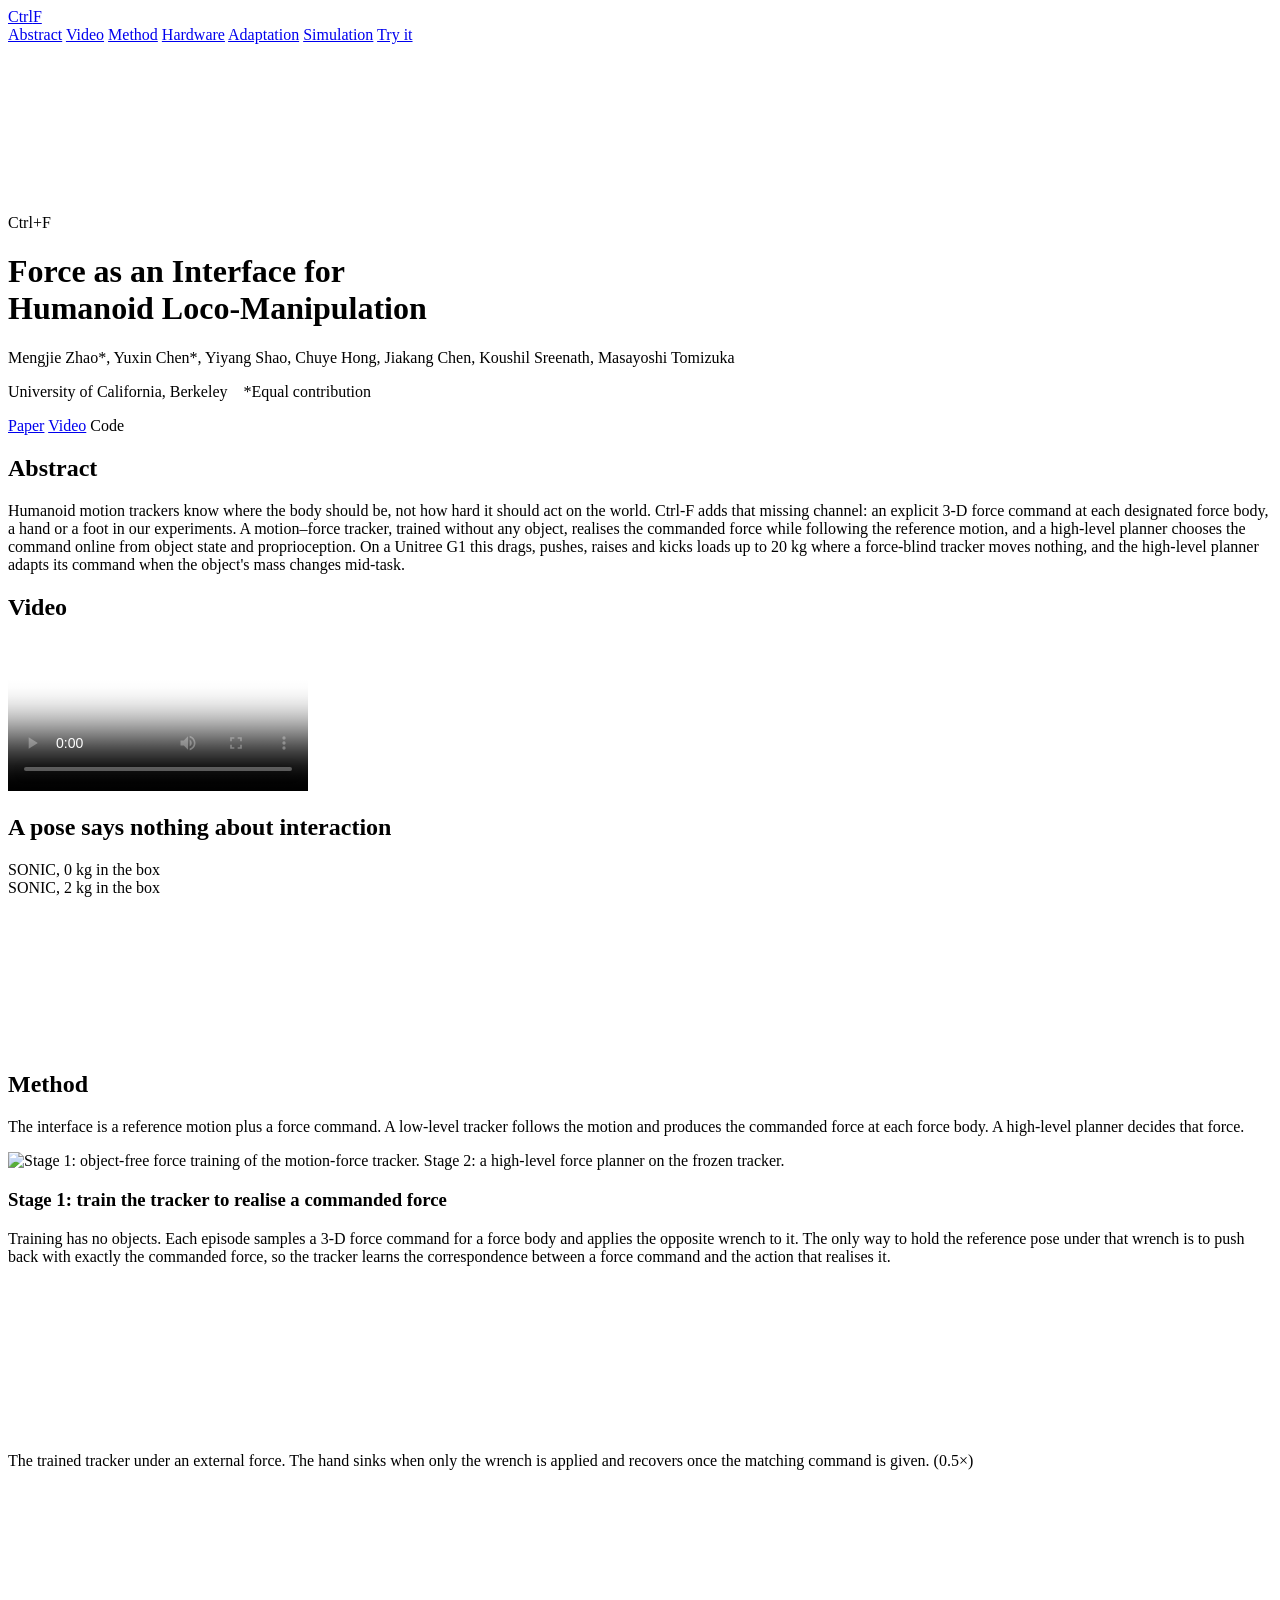
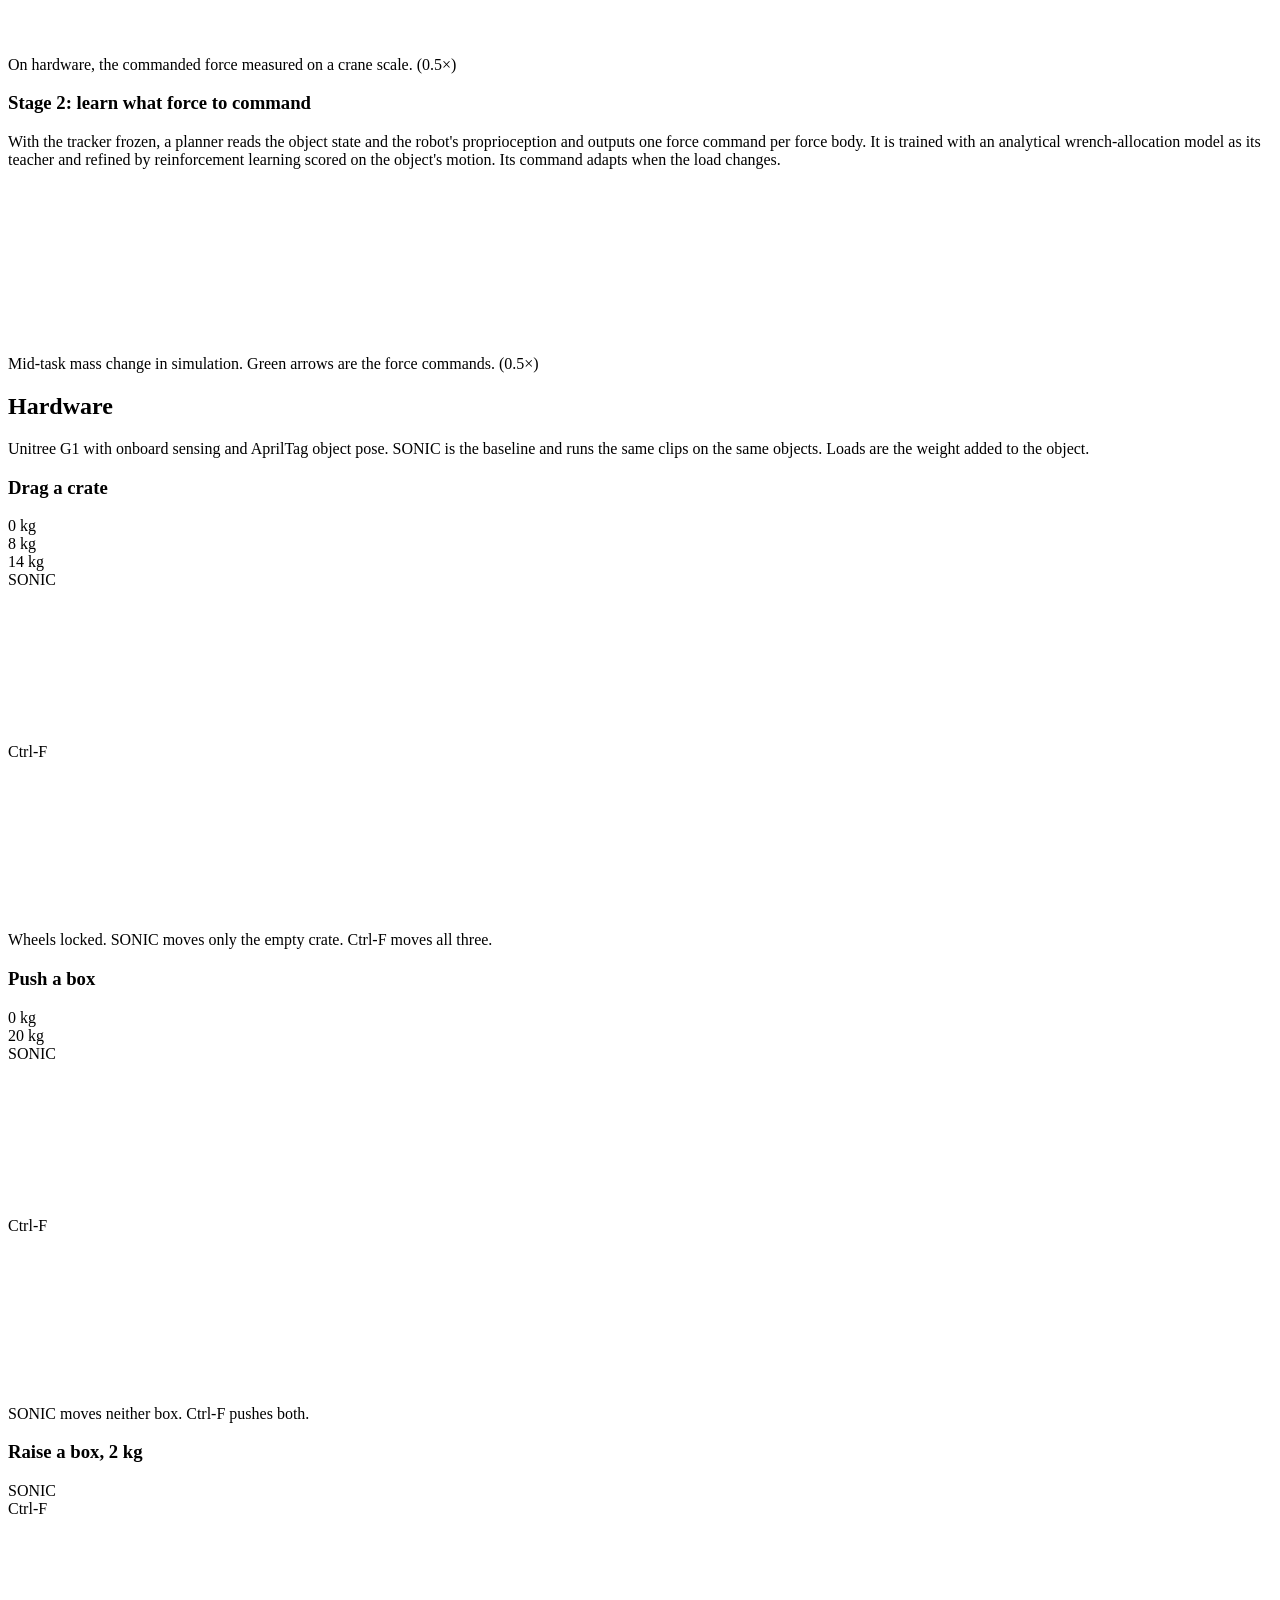
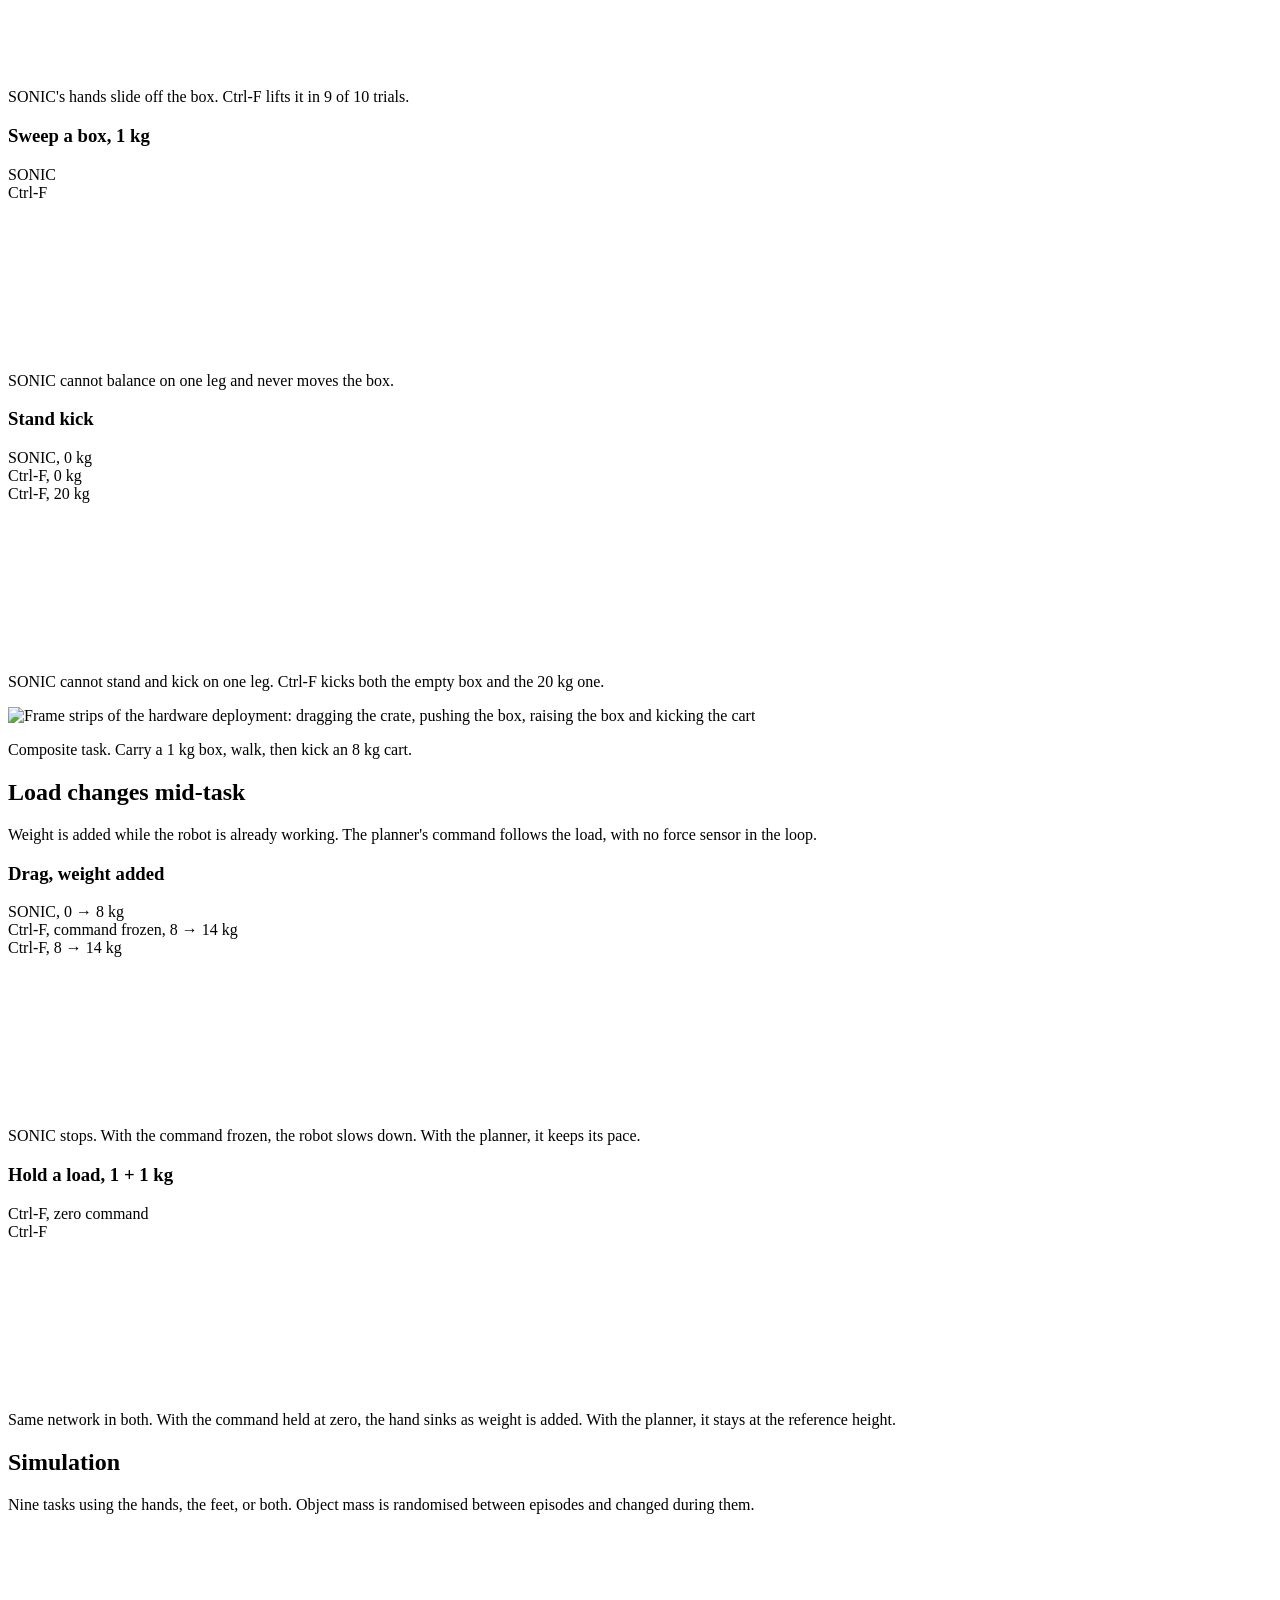
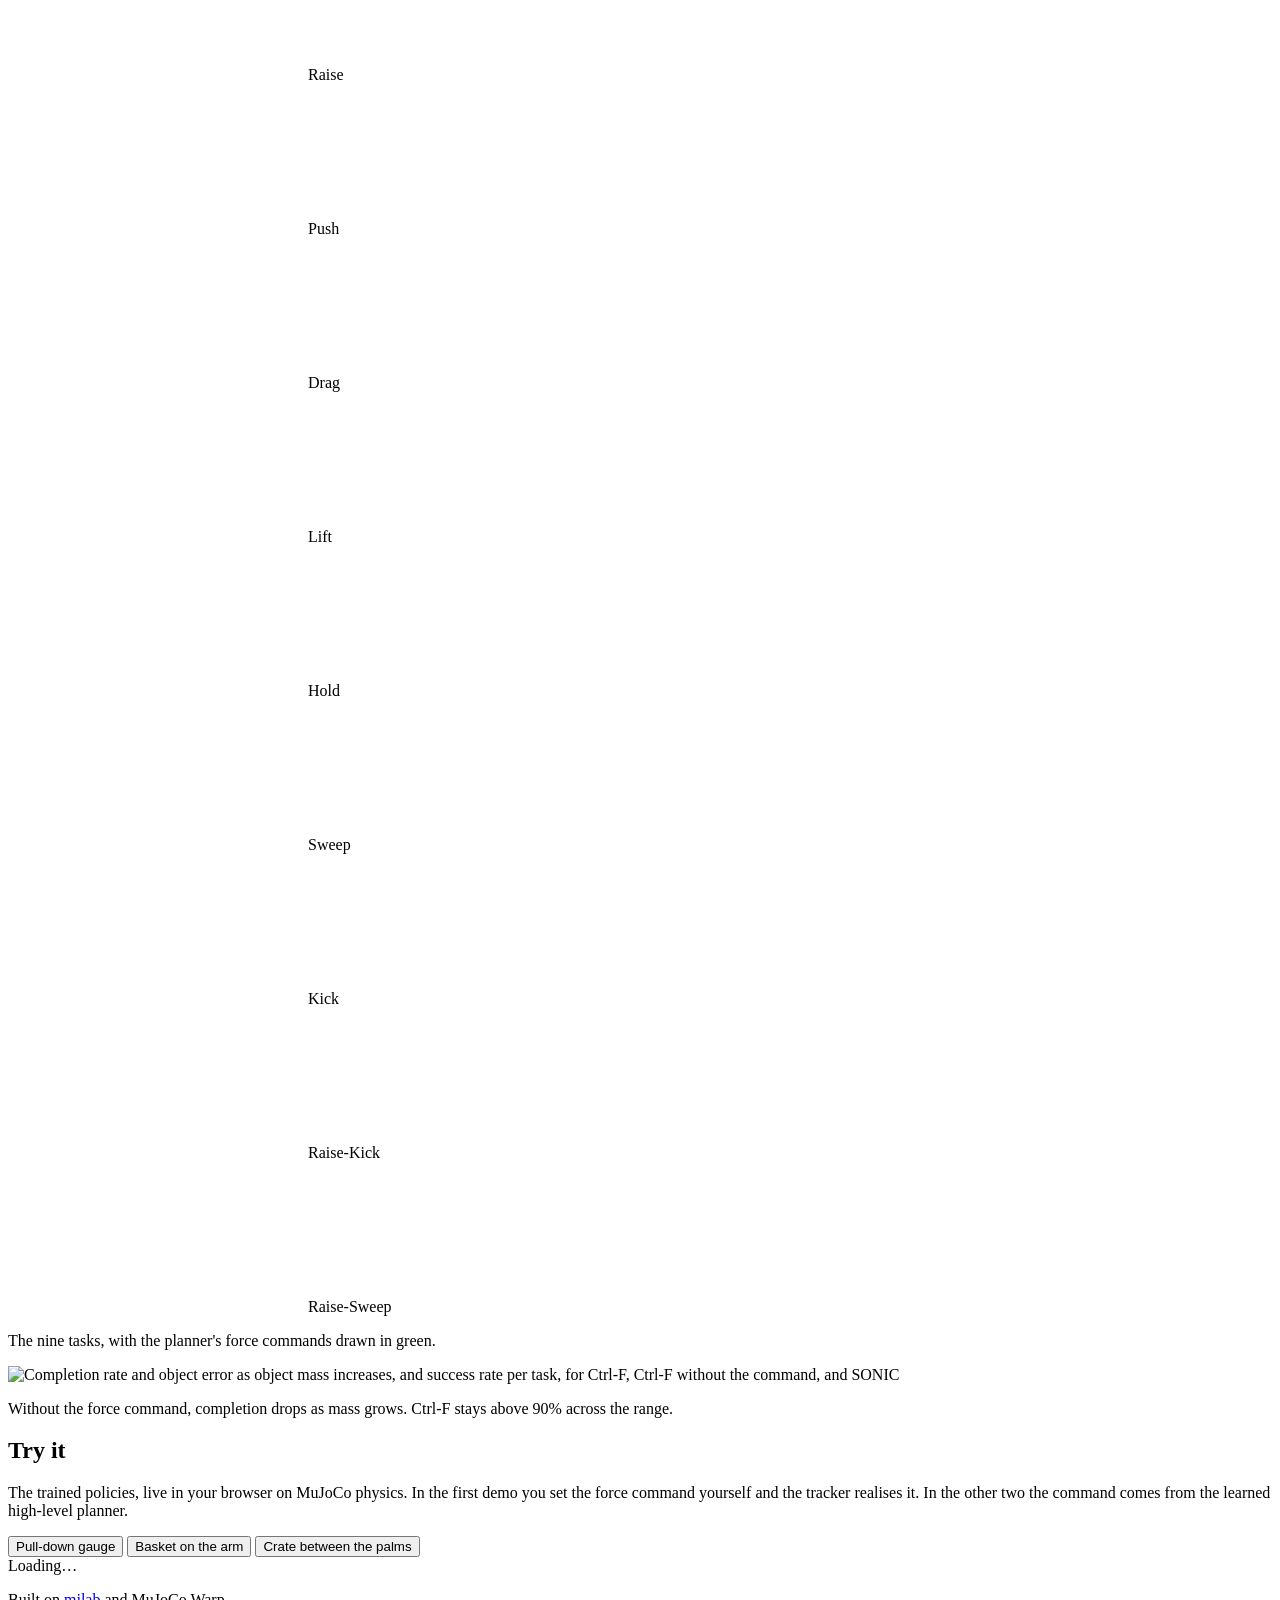
==== night.html @ 843e6ba9 "Video section plays the new web film; add the narration recordings The film (177 s, 1080p, 33 MB) re" ====
<!doctype html>
<html lang="en">
<head>
<meta charset="utf-8">
<meta name="viewport" content="width=device-width, initial-scale=1">
<title>Ctrl-F: Force as an Interface for Humanoid Loco-Manipulation</title>
<meta name="description" content="Ctrl-F augments humanoid motion tracking with an explicit force command: a 3-D force at each hand or foot, chosen online from object state.">
<link rel="preconnect" href="https://fonts.googleapis.com">
<link rel="preconnect" href="https://fonts.gstatic.com" crossorigin>
<link href="https://fonts.googleapis.com/css2?family=Inter+Tight:wght@600;700&family=Inter:wght@400;500;600&display=swap" rel="stylesheet">
<meta name="robots" content="noindex">
<link rel="stylesheet" href="styles.css?v=41">
<link rel="stylesheet" href="styles-night.css?v=2">
</head>
<body>

<nav class="nav" aria-label="Sections">
  <a class="nav-brand" href="#top" aria-label="Ctrl-F"><span class="key key-sm">Ctrl</span><span class="key key-sm">F</span></a>
  <div class="nav-links">
    <a href="#abstract">Abstract</a>
    <a href="#video">Video</a>
    <a href="#method">Method</a>
    <a href="#hardware">Hardware</a>
    <a href="#adapt">Adaptation</a>
    <a href="#sim">Simulation</a>
    <a href="#demo">Try it</a>
  </div>
</nav>

<main id="top">

<header class="hero">
  <div class="hero-media">
  <video class="hero-video" autoplay muted loop playsinline poster="assets/posters/teaser.jpg" data-hero>
    <source src="assets/clips/teaser.mp4" type="video/mp4">
  </video>
  <div class="hero-shade"></div>
  </div>
  <div class="wrap hero-inner">
    <p class="wordmark" aria-label="Ctrl-F"><span class="key"><span class="cap">Ctrl</span></span><span class="plus">+</span><span class="key"><span class="cap">F</span></span></p>
    <h1 class="title">Force as an Interface for<br> Humanoid Loco-Manipulation</h1>
    <p class="authors"><span>Mengjie Zhao*</span>, <span>Yuxin Chen*</span>, <span>Yiyang Shao</span>, <span>Chuye Hong</span>, <span>Jiakang Chen</span>, <span>Koushil Sreenath</span>, <span>Masayoshi Tomizuka</span></p>
    <p class="affil">University of California, Berkeley&emsp;<span>*Equal contribution</span></p>
    <p class="links">
      <a class="pill solid lg" href="assets/ctrlf_icra_draft.pdf">Paper</a>
      <a class="pill out lg" href="#video">Video</a>
      <span class="pill out lg">Code</span>
    </p>
  </div>
</header>

<section id="abstract" class="sec">
  <div class="wrap-copy head">
    <h2 class="hx">Abstract</h2>
    <p class="lede big">Humanoid motion trackers know where the body should be, not how hard it should act on the world. Ctrl-F adds that missing channel: an explicit 3-D force command at each designated force body, a hand or a foot in our experiments. A motion&ndash;force tracker, trained without any object, realises the commanded force while following the reference motion, and a high-level planner chooses the command online from object state and proprioception. On a Unitree G1 this drags, pushes, raises and kicks loads up to 20 kg where a force-blind tracker moves nothing, and the high-level planner adapts its command when the object's mass changes mid-task.</p>
  </div>
</section>

<section id="video" class="sec band">
  <div class="wrap-copy head">
    <h2 class="hx">Video</h2>
  </div>
  <div class="wrap-mid">
    <video class="card" controls playsinline preload="metadata" poster="assets/posters/teaser.jpg">
      <source src="assets/video/ctrlf_web_film_1080p.mp4" type="video/mp4">
    </video>
  </div>
</section>

<section id="problem" class="sec">
  <div class="wrap-copy head">
    <h2 class="hx">A pose says nothing about interaction</h2>
  </div>
  <div class="wrap-mid">
    <div class="grid grid-2 portrait">
      <div class="hdr">SONIC, 0 kg in the box</div>
      <div class="hdr">SONIC, 2 kg in the box</div>
      <video muted loop playsinline preload="none" poster="assets/posters/bg_sonic_raise_0kg.jpg" data-lazy><source src="assets/clips/bg_sonic_raise_0kg.mp4" type="video/mp4"></video>
      <video muted loop playsinline preload="none" poster="assets/posters/bg_sonic_raise_2kg.jpg" data-lazy><source src="assets/clips/bg_sonic_raise_2kg.mp4" type="video/mp4"></video>
    </div>
  </div>
</section>

<section id="method" class="sec band">
  <div class="wrap-copy head">
    <h2 class="hx">Method</h2>
    <p class="lede">The interface is a reference motion plus a force command. A low-level tracker follows the motion and produces the commanded force at each force body. A high-level planner decides that force.</p>
  </div>
  <div class="wrap-mid method-pin">
    <div class="pin">
      <div class="card white pad fig-stages"><img src="assets/fig/fig_method_dark.png" alt="Stage 1: object-free force training of the motion-force tracker. Stage 2: a high-level force planner on the frozen tracker." loading="lazy"><i class="veil v1"></i><i class="veil v2"></i></div>
    </div>
    <div class="steps">
      <div class="step" data-step="1">
        <h3 class="hl-head">Stage 1: train the tracker to realise a commanded force</h3>
        <p class="lede">Training has no objects. Each episode samples a 3-D force command for a force body and applies the opposite wrench to it. The only way to hold the reference pose under that wrench is to push back with exactly the commanded force, so the tracker learns the correspondence between a force command and the action that realises it.</p>
    <div class="grid grid-2 stage-media">
      <div>
        <video muted loop playsinline preload="none" poster="assets/posters/sup_mech.jpg" data-lazy><source src="assets/clips/sup_mech.mp4" type="video/mp4"></video>
        <p class="figcap">The trained tracker under an external force. The hand sinks when only the wrench is applied and recovers once the matching command is given. (0.5&times;)</p>
      </div>
      <div>
        <video muted loop playsinline preload="none" poster="assets/posters/sup_gauge.jpg" data-lazy><source src="assets/clips/sup_gauge.mp4" type="video/mp4"></video>
        <p class="figcap">On hardware, the commanded force measured on a crane scale. (0.5&times;)</p>
      </div>
    </div>
      </div>
      <div class="step" data-step="2">
        <h3 class="hl-head">Stage 2: learn what force to command</h3>
        <p class="lede">With the tracker frozen, a planner reads the object state and the robot's proprioception and outputs one force command per force body. It is trained with an analytical wrench-allocation model as its teacher and refined by reinforcement learning scored on the object's motion. Its command adapts when the load changes.</p>
    <video class="card" muted loop playsinline preload="none" poster="assets/posters/sim_mass_step.jpg" data-lazy><source src="assets/clips/sim_mass_step.mp4" type="video/mp4"></video>
    <p class="figcap">Mid-task mass change in simulation. Green arrows are the force commands. (0.5&times;)</p>
      </div>
    </div>
  </div>
</section>

<section id="hardware" class="sec">
  <div class="wrap-copy head">
    <h2 class="hx">Hardware</h2>
    <p class="lede">Unitree G1 with onboard sensing and AprilTag object pose. SONIC is the baseline and runs the same clips on the same objects. Loads are the weight added to the object.</p>
  </div>

  <div class="wrap-mid block">
    <h3 class="hl-sub">Drag a crate</h3>
    <div class="grid grid-3 labeled">
      <div></div><div class="hdr">0 kg</div><div class="hdr">8 kg</div><div class="hdr">14 kg</div>
      <div class="row">SONIC</div>
      <video muted loop playsinline preload="none" poster="assets/posters/drag_sonic_0.jpg" data-lazy><source src="assets/clips/drag_sonic_0.mp4" type="video/mp4"></video>
      <video muted loop playsinline preload="none" poster="assets/posters/drag_sonic_8.jpg" data-lazy><source src="assets/clips/drag_sonic_8.mp4" type="video/mp4"></video>
      <video muted loop playsinline preload="none" poster="assets/posters/drag_sonic_14.jpg" data-lazy><source src="assets/clips/drag_sonic_14.mp4" type="video/mp4"></video>
      <div class="row">Ctrl-F</div>
      <video muted loop playsinline preload="none" poster="assets/posters/drag_ours_0.jpg" data-lazy><source src="assets/clips/drag_ours_0.mp4" type="video/mp4"></video>
      <video muted loop playsinline preload="none" poster="assets/posters/drag_ours_8.jpg" data-lazy><source src="assets/clips/drag_ours_8.mp4" type="video/mp4"></video>
      <video muted loop playsinline preload="none" poster="assets/posters/drag_ours_14.jpg" data-lazy><source src="assets/clips/drag_ours_14.mp4" type="video/mp4"></video>
    </div>
    <p class="figcap center">Wheels locked. SONIC moves only the empty crate. Ctrl-F moves all three.</p>
  </div>

  <div class="wrap-mid block">
    <h3 class="hl-sub">Push a box</h3>
    <div class="grid grid-2 labeled">
      <div></div><div class="hdr">0 kg</div><div class="hdr">20 kg</div>
      <div class="row">SONIC</div>
      <video muted loop playsinline preload="none" poster="assets/posters/push_sonic_0.jpg" data-lazy><source src="assets/clips/push_sonic_0.mp4" type="video/mp4"></video>
      <video muted loop playsinline preload="none" poster="assets/posters/push_sonic_20.jpg" data-lazy><source src="assets/clips/push_sonic_20.mp4" type="video/mp4"></video>
      <div class="row">Ctrl-F</div>
      <video muted loop playsinline preload="none" poster="assets/posters/push_ours_0.jpg" data-lazy><source src="assets/clips/push_ours_0.mp4" type="video/mp4"></video>
      <video muted loop playsinline preload="none" poster="assets/posters/push_ours_20.jpg" data-lazy><source src="assets/clips/push_ours_20.mp4" type="video/mp4"></video>
    </div>
    <p class="figcap center">SONIC moves neither box. Ctrl-F pushes both.</p>
  </div>

  <div class="wrap-mid block">
    <div class="grid grid-2 gap-wide">
      <div>
        <h3 class="hl-sub">Raise a box, 2 kg</h3>
        <div class="grid grid-2 portrait">
          <div class="hdr">SONIC</div><div class="hdr">Ctrl-F</div>
          <video muted loop playsinline preload="none" poster="assets/posters/raise_sonic_2kg.jpg" data-lazy><source src="assets/clips/raise_sonic_2kg.mp4" type="video/mp4"></video>
          <video muted loop playsinline preload="none" poster="assets/posters/raise_ours_2kg.jpg" data-lazy><source src="assets/clips/raise_ours_2kg.mp4" type="video/mp4"></video>
        </div>
        <p class="figcap">SONIC's hands slide off the box. Ctrl-F lifts it in 9 of 10 trials.</p>
      </div>
      <div>
        <h3 class="hl-sub">Sweep a box, 1 kg</h3>
        <div class="grid grid-2 portrait">
          <div class="hdr">SONIC</div><div class="hdr">Ctrl-F</div>
          <video muted loop playsinline preload="none" poster="assets/posters/sweep_sonic.jpg" data-lazy><source src="assets/clips/sweep_sonic.mp4" type="video/mp4"></video>
          <video muted loop playsinline preload="none" poster="assets/posters/sweep_ours.jpg" data-lazy><source src="assets/clips/sweep_ours.mp4" type="video/mp4"></video>
        </div>
        <p class="figcap">SONIC cannot balance on one leg and never moves the box.</p>
      </div>
    </div>
  </div>

  <div class="wrap-mid block">
    <h3 class="hl-sub">Stand kick</h3>
    <div class="grid grid-3 portrait">
      <div class="hdr">SONIC, 0 kg</div><div class="hdr">Ctrl-F, 0 kg</div><div class="hdr">Ctrl-F, 20 kg</div>
      <video muted loop playsinline preload="none" poster="assets/posters/kick_sonic_0.jpg" data-lazy><source src="assets/clips/kick_sonic_0.mp4" type="video/mp4"></video>
      <video muted loop playsinline preload="none" poster="assets/posters/kick_ours_0.jpg" data-lazy><source src="assets/clips/kick_ours_0.mp4" type="video/mp4"></video>
      <video muted loop playsinline preload="none" poster="assets/posters/kick_ours_20.jpg" data-lazy><source src="assets/clips/kick_ours_20.mp4" type="video/mp4"></video>
    </div>
    <p class="figcap center">SONIC cannot stand and kick on one leg. Ctrl-F kicks both the empty box and the 20 kg one.</p>
  </div>

  <div class="wrap-mid block">
    <img class="card" src="assets/fig/fig_real_tasks.jpg" alt="Frame strips of the hardware deployment: dragging the crate, pushing the box, raising the box and kicking the cart" loading="lazy">
    <p class="figcap center">Composite task. Carry a 1 kg box, walk, then kick an 8 kg cart.</p>
  </div>
</section>

<section id="adapt" class="sec band">
  <div class="wrap-copy head">
    <h2 class="hx">Load changes mid-task</h2>
    <p class="lede">Weight is added while the robot is already working. The planner's command follows the load, with no force sensor in the loop.</p>
  </div>

  <div class="wrap-mid block">
    <h3 class="hl-sub">Drag, weight added</h3>
    <div class="grid grid-3">
      <div class="hdr">SONIC, 0 &rarr; 8 kg</div><div class="hdr">Ctrl-F, command frozen, 8 &rarr; 14 kg</div><div class="hdr">Ctrl-F, 8 &rarr; 14 kg</div>
      <video muted loop playsinline preload="none" poster="assets/posters/adp_drag_sonic.jpg" data-lazy><source src="assets/clips/adp_drag_sonic.mp4" type="video/mp4"></video>
      <video muted loop playsinline preload="none" poster="assets/posters/adp_drag_fixhl.jpg" data-lazy><source src="assets/clips/adp_drag_fixhl.mp4" type="video/mp4"></video>
      <video muted loop playsinline preload="none" poster="assets/posters/adp_drag_ours.jpg" data-lazy><source src="assets/clips/adp_drag_ours.mp4" type="video/mp4"></video>
    </div>
    <p class="figcap center">SONIC stops. With the command frozen, the robot slows down. With the planner, it keeps its pace.</p>
  </div>

  <div class="wrap-mid block">
    <h3 class="hl-sub">Hold a load, 1 + 1 kg</h3>
    <div class="grid grid-2">
      <div class="hdr">Ctrl-F, zero command</div><div class="hdr">Ctrl-F</div>
      <video muted loop playsinline preload="none" poster="assets/posters/adp_rope_0cmd.jpg" data-lazy><source src="assets/clips/adp_rope_0cmd.mp4" type="video/mp4"></video>
      <video muted loop playsinline preload="none" poster="assets/posters/adp_rope_ours.jpg" data-lazy><source src="assets/clips/adp_rope_ours.mp4" type="video/mp4"></video>
    </div>
    <p class="figcap center">Same network in both. With the command held at zero, the hand sinks as weight is added. With the planner, it stays at the reference height.</p>
  </div>
</section>

<section id="sim" class="sec">
  <div class="wrap-copy head">
    <h2 class="hx">Simulation</h2>
    <p class="lede">Nine tasks using the hands, the feet, or both. Object mass is randomised between episodes and changed during them.</p>
  </div>
  <div class="wrap-mid">
    <div class="tiles">
      <div class="tile"><video muted loop playsinline preload="none" poster="assets/posters/task_raise.jpg" data-lazy><source src="assets/clips/task_raise.mp4" type="video/mp4"></video><span class="tag">Raise</span></div>
      <div class="tile"><video muted loop playsinline preload="none" poster="assets/posters/task_push.jpg" data-lazy><source src="assets/clips/task_push.mp4" type="video/mp4"></video><span class="tag">Push</span></div>
      <div class="tile"><video muted loop playsinline preload="none" poster="assets/posters/task_drag.jpg" data-lazy><source src="assets/clips/task_drag.mp4" type="video/mp4"></video><span class="tag">Drag</span></div>
      <div class="tile"><video muted loop playsinline preload="none" poster="assets/posters/task_lift.jpg" data-lazy><source src="assets/clips/task_lift.mp4" type="video/mp4"></video><span class="tag">Lift</span></div>
      <div class="tile"><video muted loop playsinline preload="none" poster="assets/posters/task_hold.jpg" data-lazy><source src="assets/clips/task_hold.mp4" type="video/mp4"></video><span class="tag">Hold</span></div>
      <div class="tile"><video muted loop playsinline preload="none" poster="assets/posters/task_sweep.jpg" data-lazy><source src="assets/clips/task_sweep.mp4" type="video/mp4"></video><span class="tag">Sweep</span></div>
      <div class="tile"><video muted loop playsinline preload="none" poster="assets/posters/task_kick.jpg" data-lazy><source src="assets/clips/task_kick.mp4" type="video/mp4"></video><span class="tag">Kick</span></div>
      <div class="tile"><video muted loop playsinline preload="none" poster="assets/posters/task_raise_kick.jpg" data-lazy><source src="assets/clips/task_raise_kick.mp4" type="video/mp4"></video><span class="tag">Raise-Kick</span></div>
      <div class="tile"><video muted loop playsinline preload="none" poster="assets/posters/task_raise_sweep.jpg" data-lazy><source src="assets/clips/task_raise_sweep.mp4" type="video/mp4"></video><span class="tag">Raise-Sweep</span></div>
    </div>
    <p class="figcap center">The nine tasks, with the planner's force commands drawn in green.</p>
  </div>
  <div class="wrap-mid block">
    <img class="card" src="assets/fig/fig_q2_dark.png" alt="Completion rate and object error as object mass increases, and success rate per task, for Ctrl-F, Ctrl-F without the command, and SONIC" loading="lazy">
    <p class="figcap center">Without the force command, completion drops as mass grows. Ctrl-F stays above 90% across the range.</p>
  </div>
</section>

<section id="demo" class="sec dark">
  <div class="wrap-copy head">
    <h2 class="hx">Try it</h2>
    <p class="lede">The trained policies, live in your browser on MuJoCo physics. In the first demo you set the force command yourself and the tracker realises it. In the other two the command comes from the learned high-level planner.</p>
  </div>
  <div class="wrap-mid">
    <div class="demo-tabs" role="tablist">
      <button type="button" role="tab" data-src="sim/demo1.html?embed">Pull-down gauge</button>
      <button type="button" role="tab" data-src="sim/demo2.html?embed">Basket on the arm</button>
      <button type="button" role="tab" data-src="sim/demo3.html?embed">Crate between the palms</button>
    </div>
    <div class="demo-frame">
      <div class="demo-placeholder">Loading…</div>
      <iframe id="demo-iframe" title="Interactive demo" allow="fullscreen" hidden></iframe>
    </div>
  </div>
</section>

<section id="cite" class="sec">
  <div class="wrap-copy">
    <p class="foot">Built on <a href="https://github.com/mujocolab/mjlab">mjlab</a> and MuJoCo Warp.</p>
  </div>
</section>

</main>

<script src="main.js?v=11"></script>
<script src="motion.js?v=3"></script>
</body>
</html>
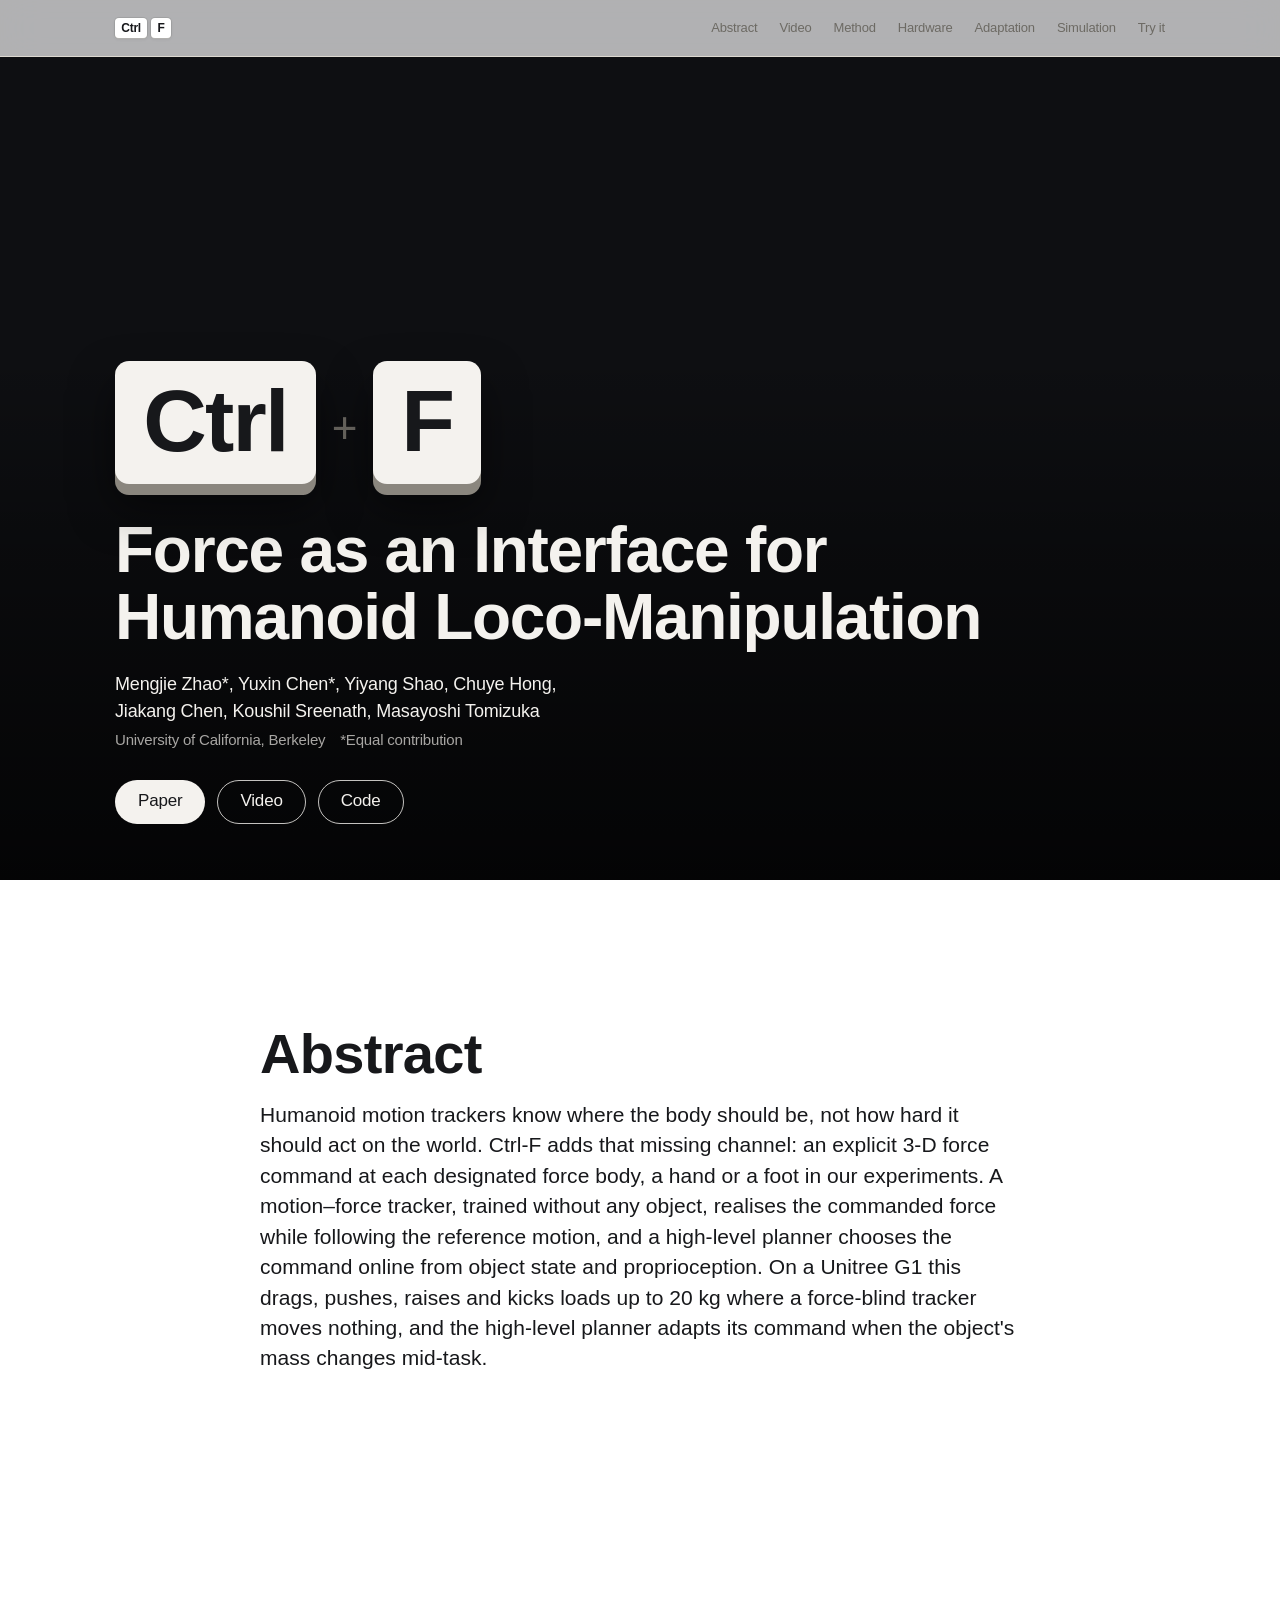
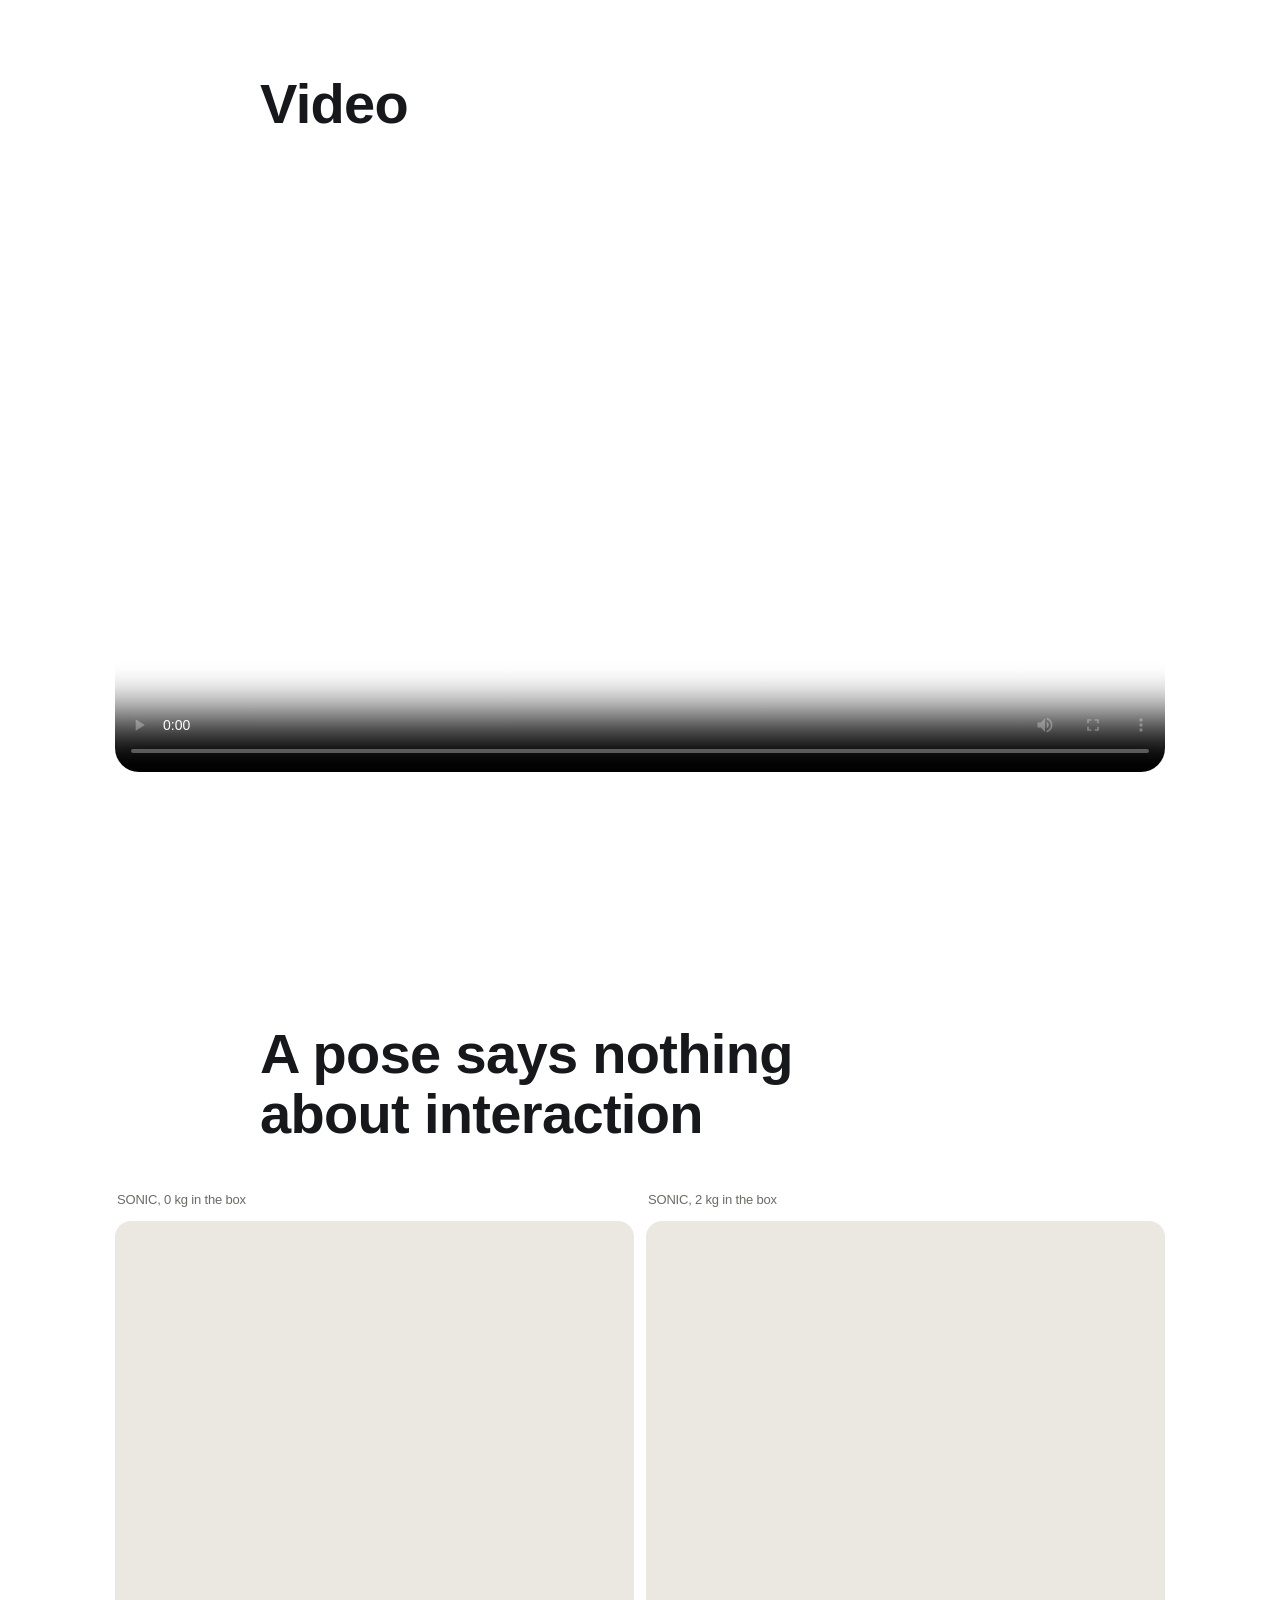
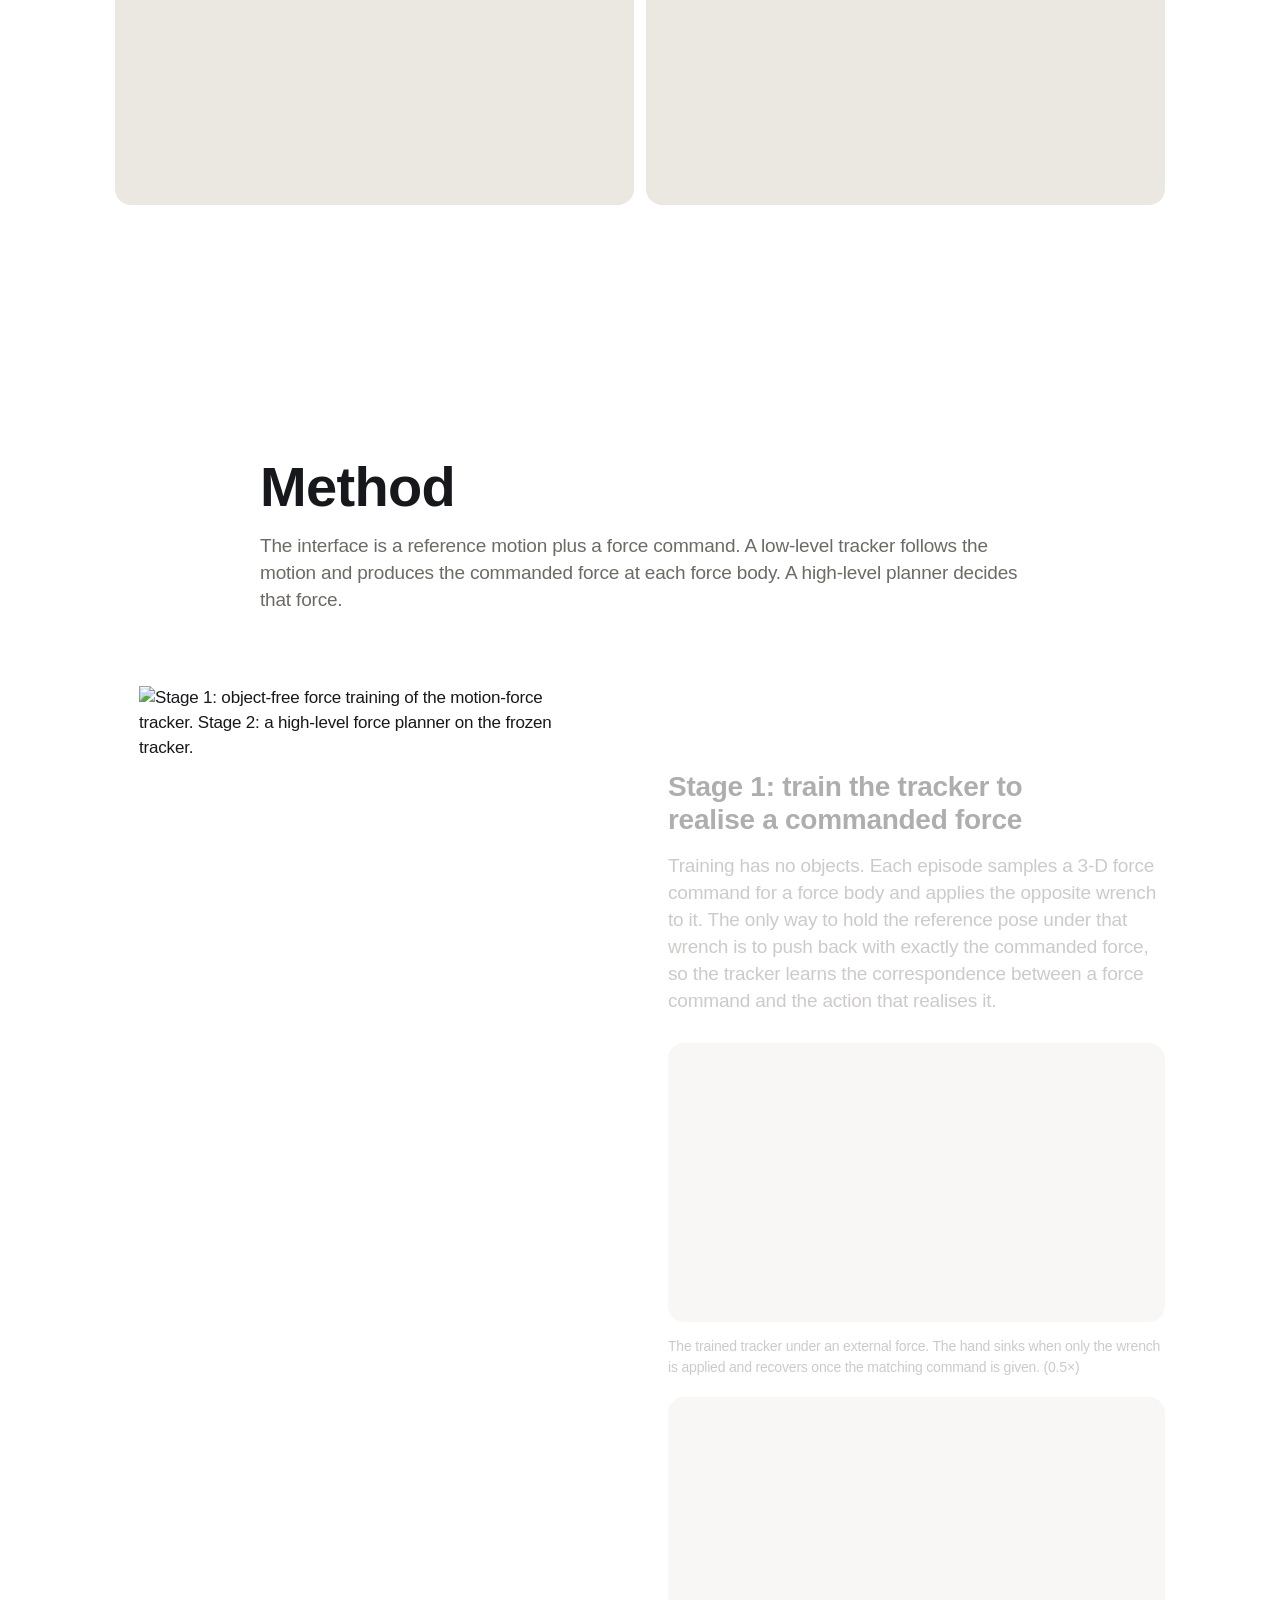
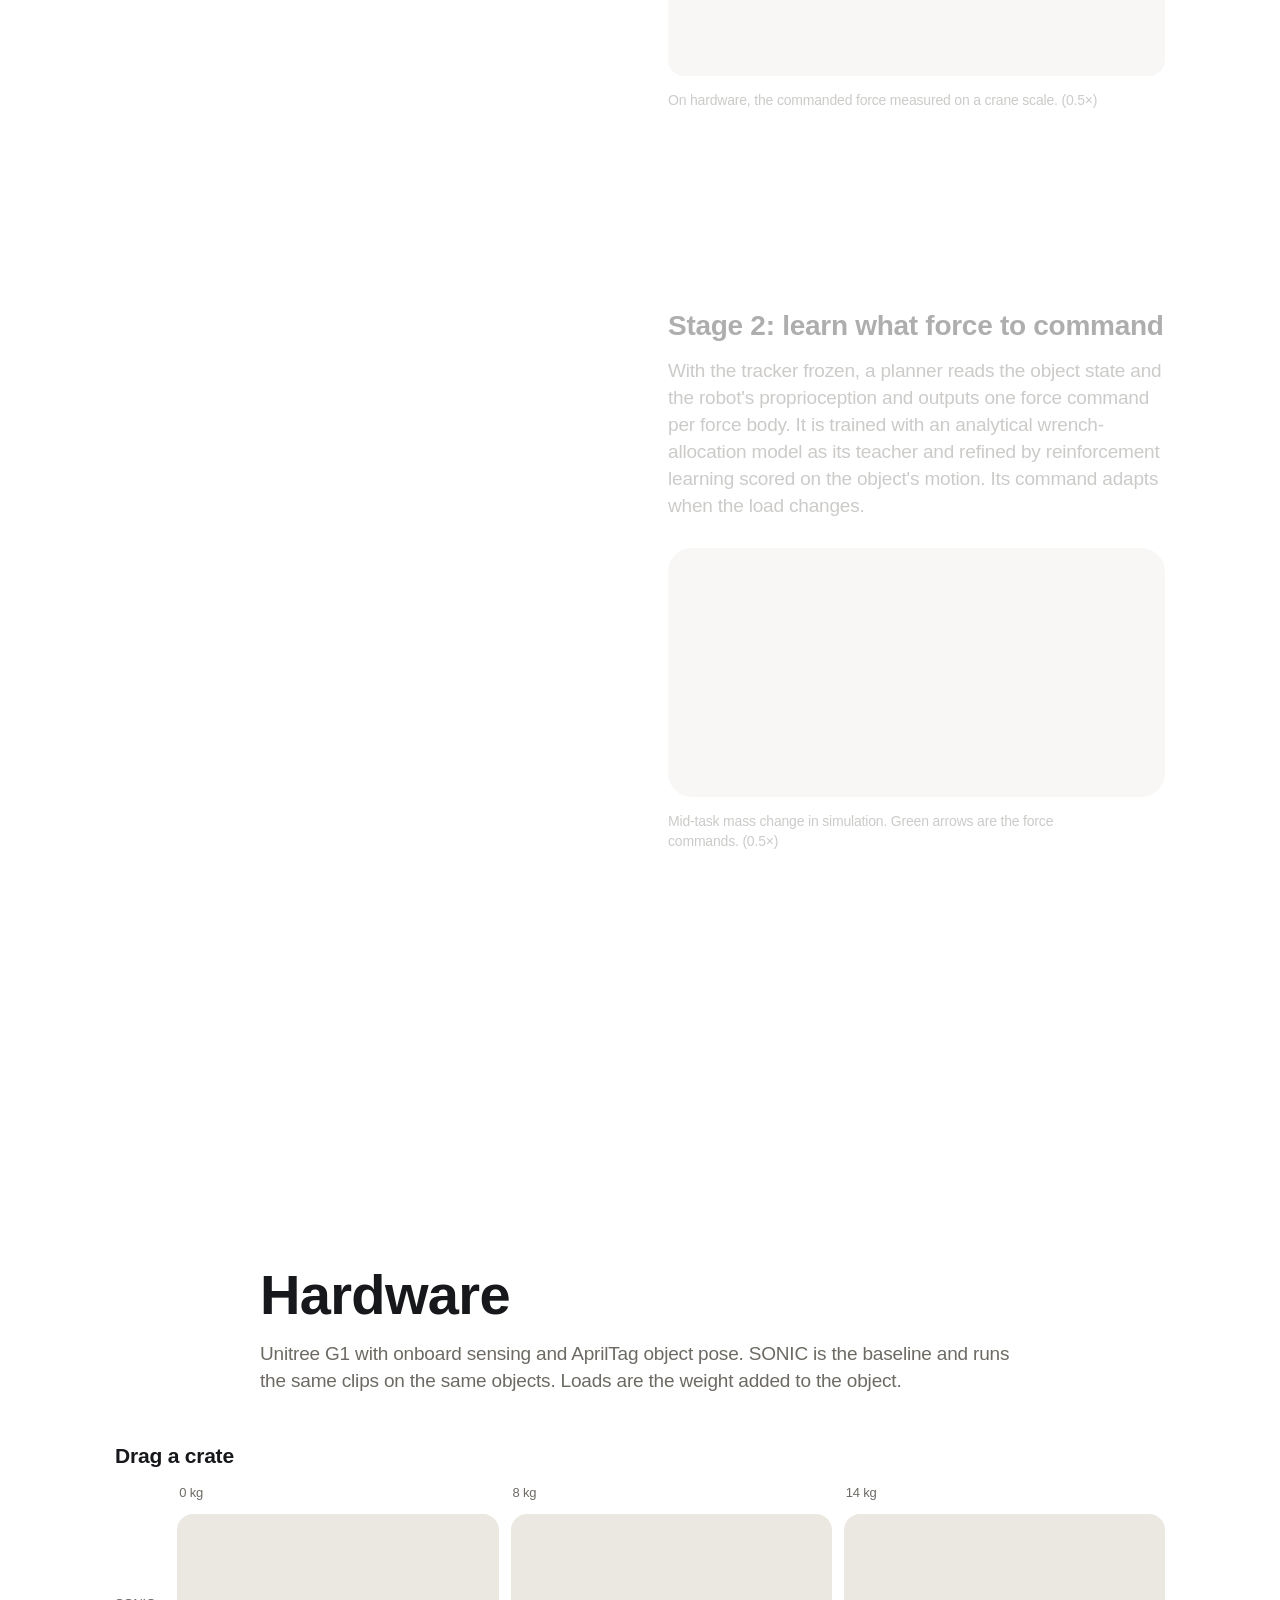
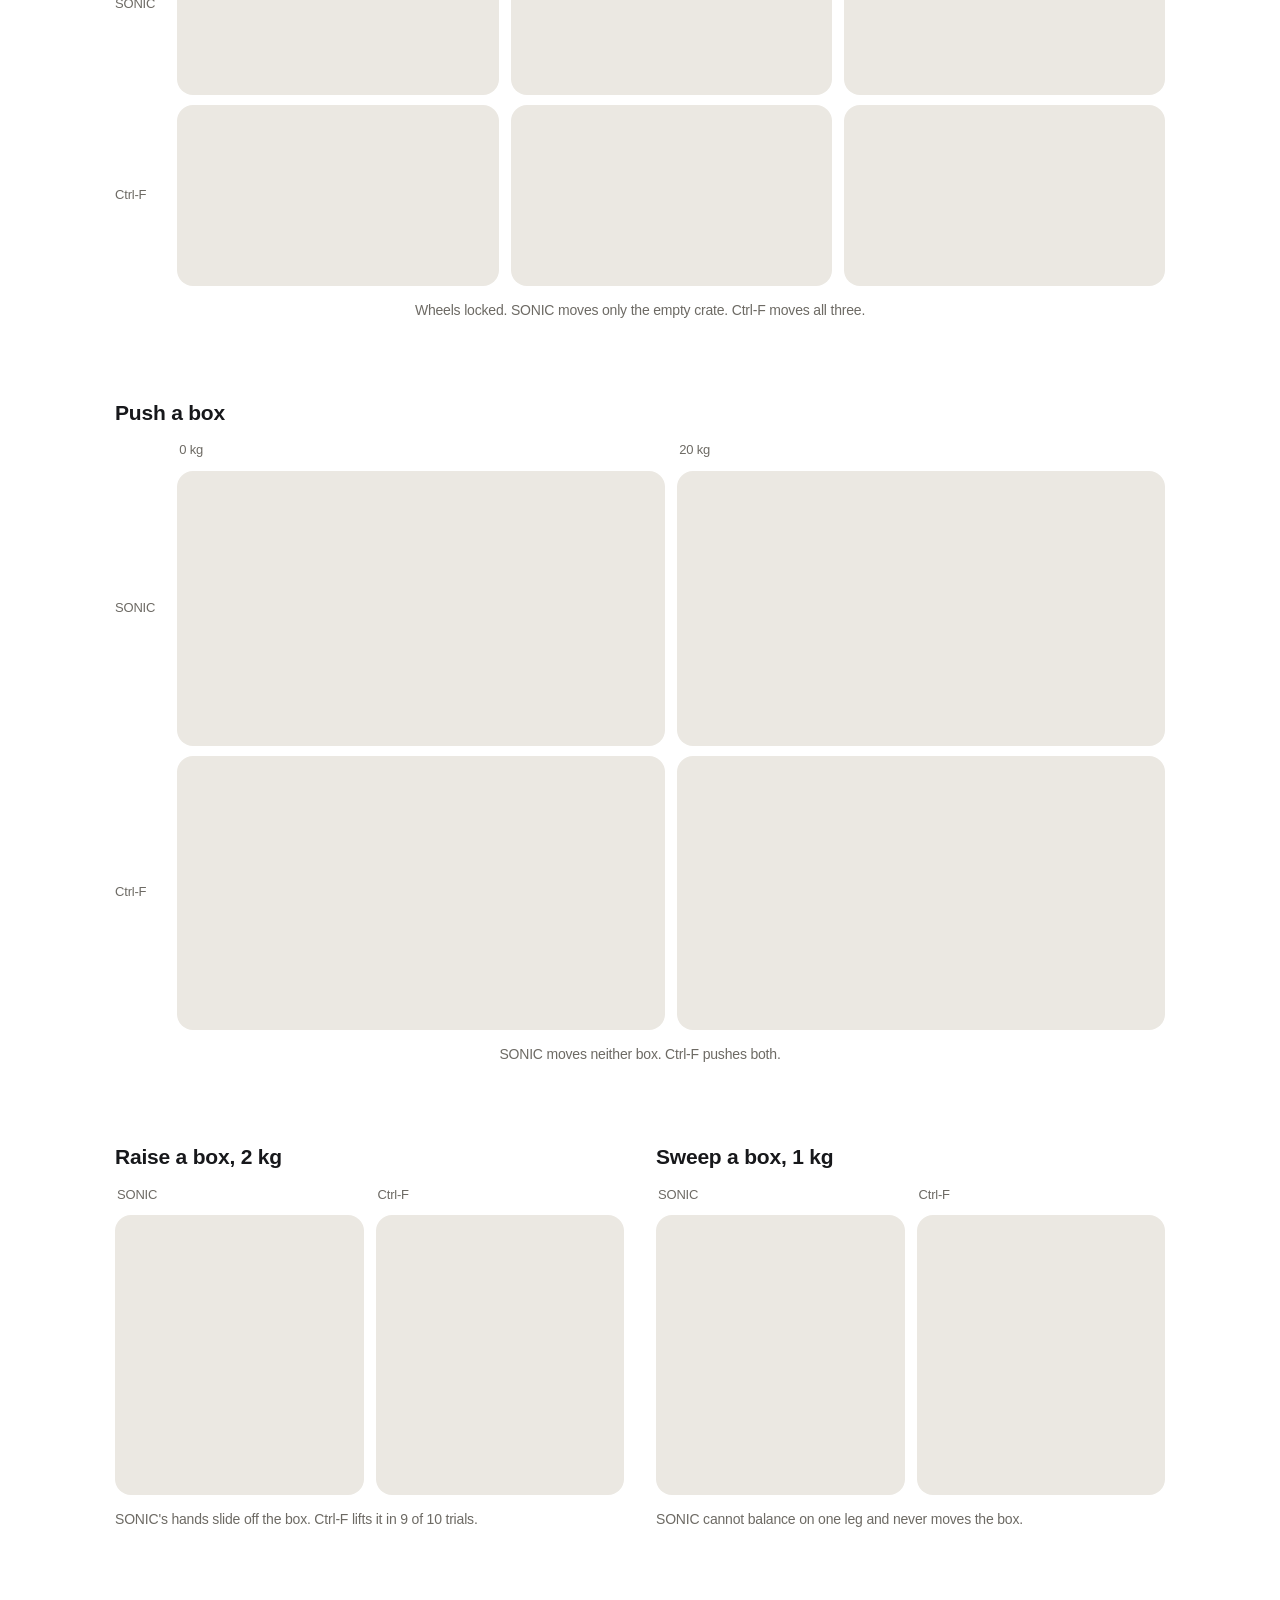
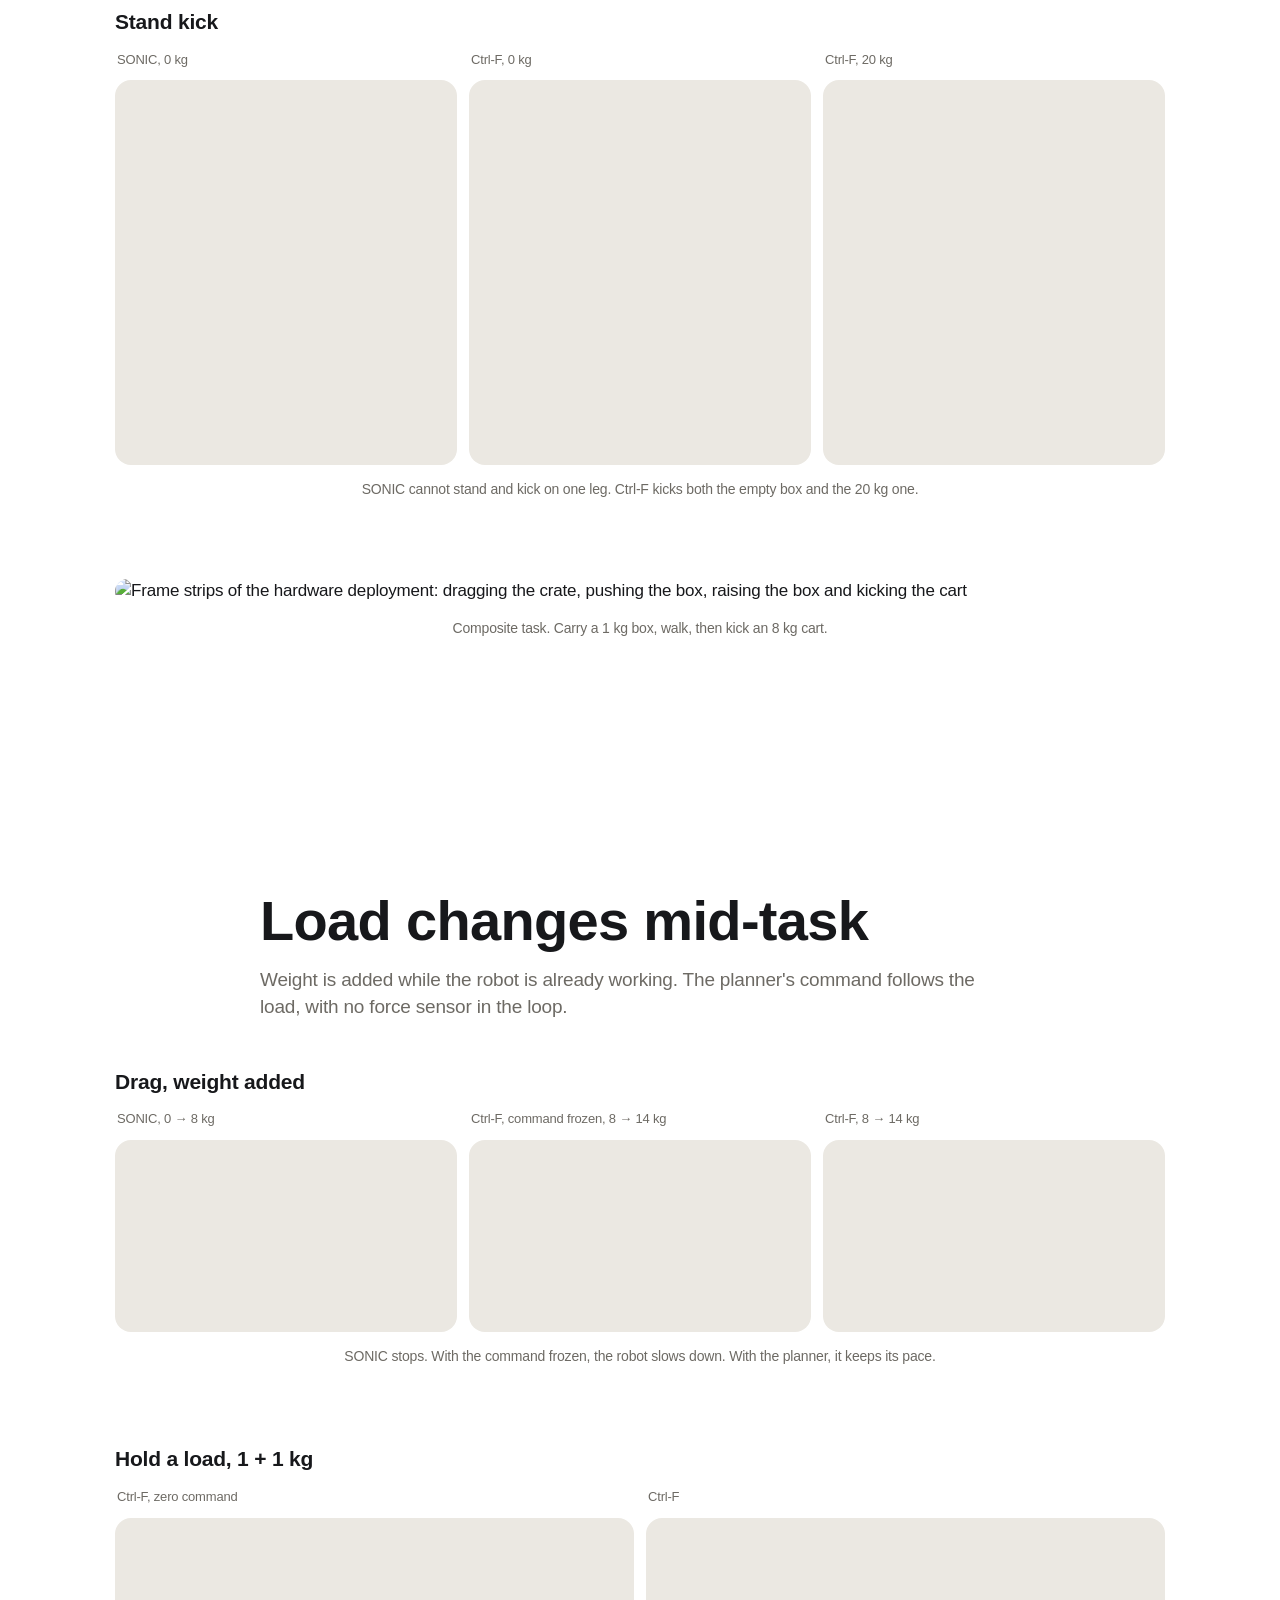
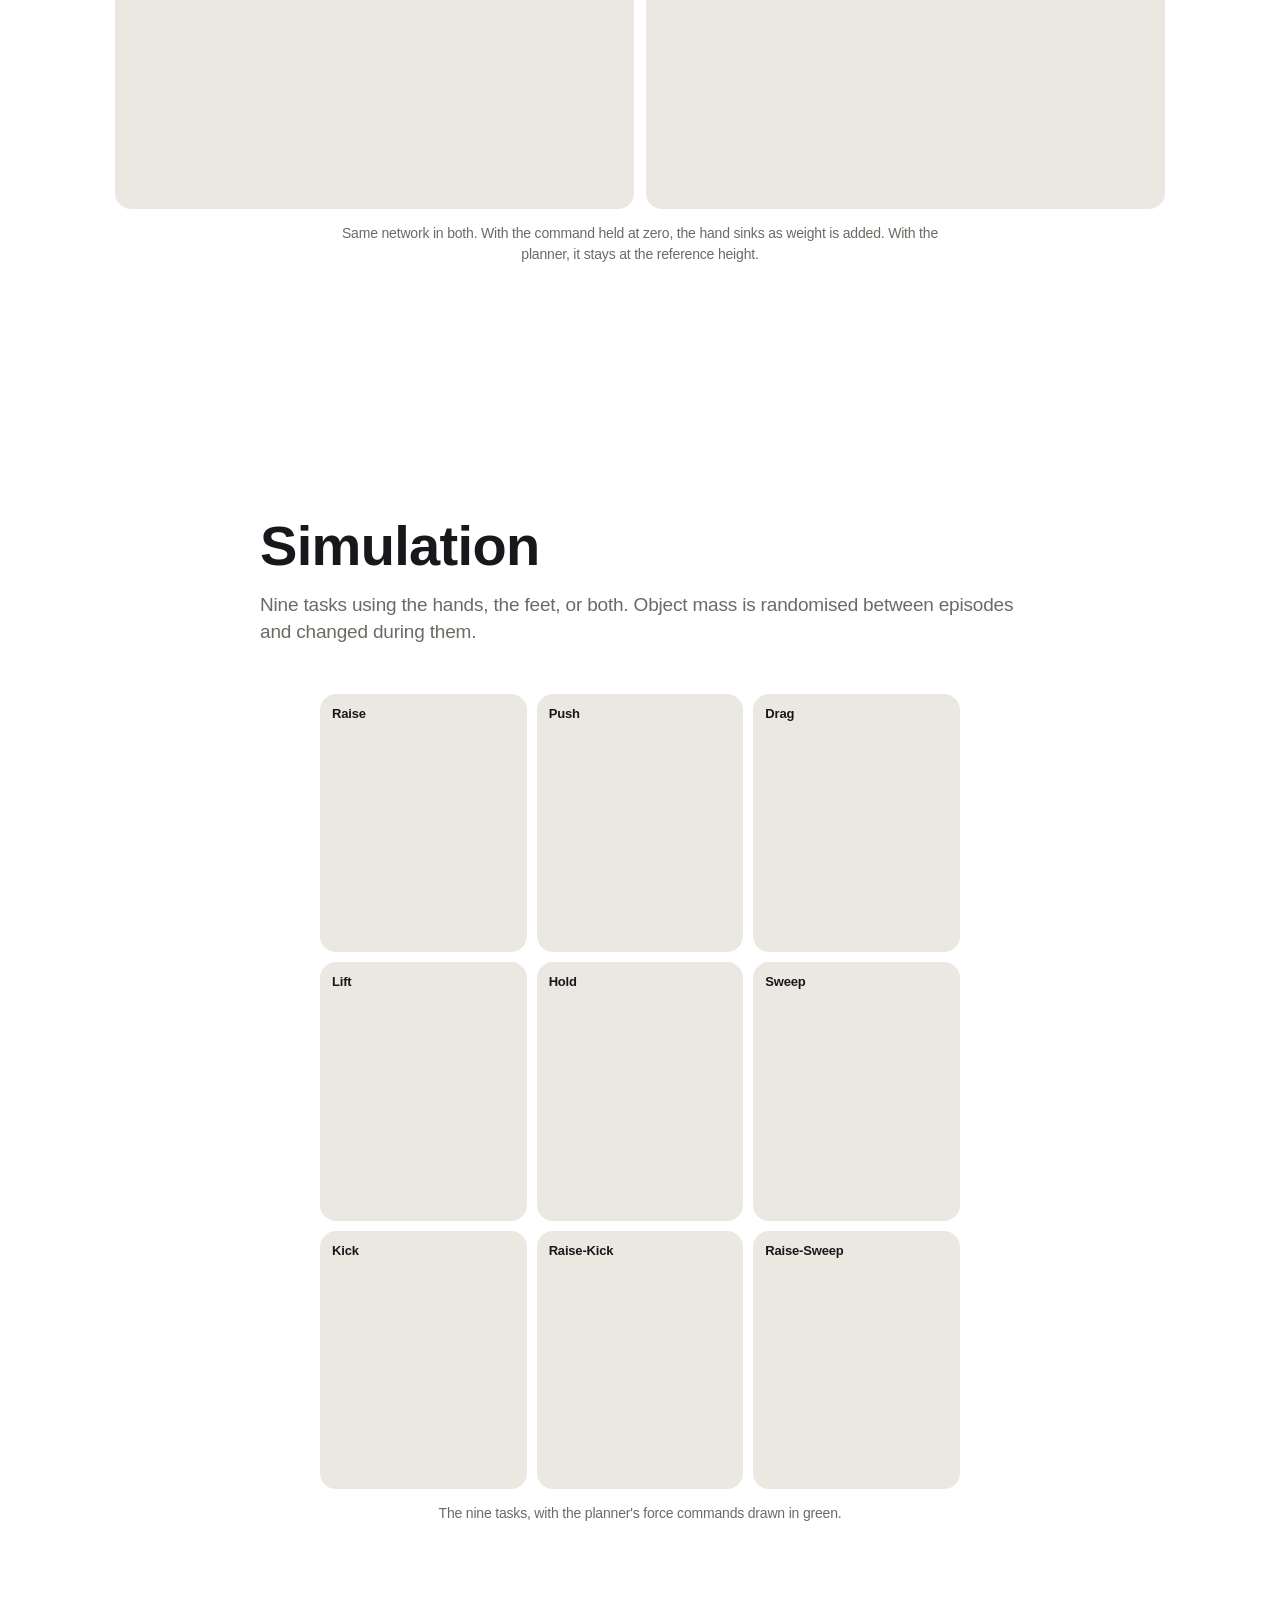
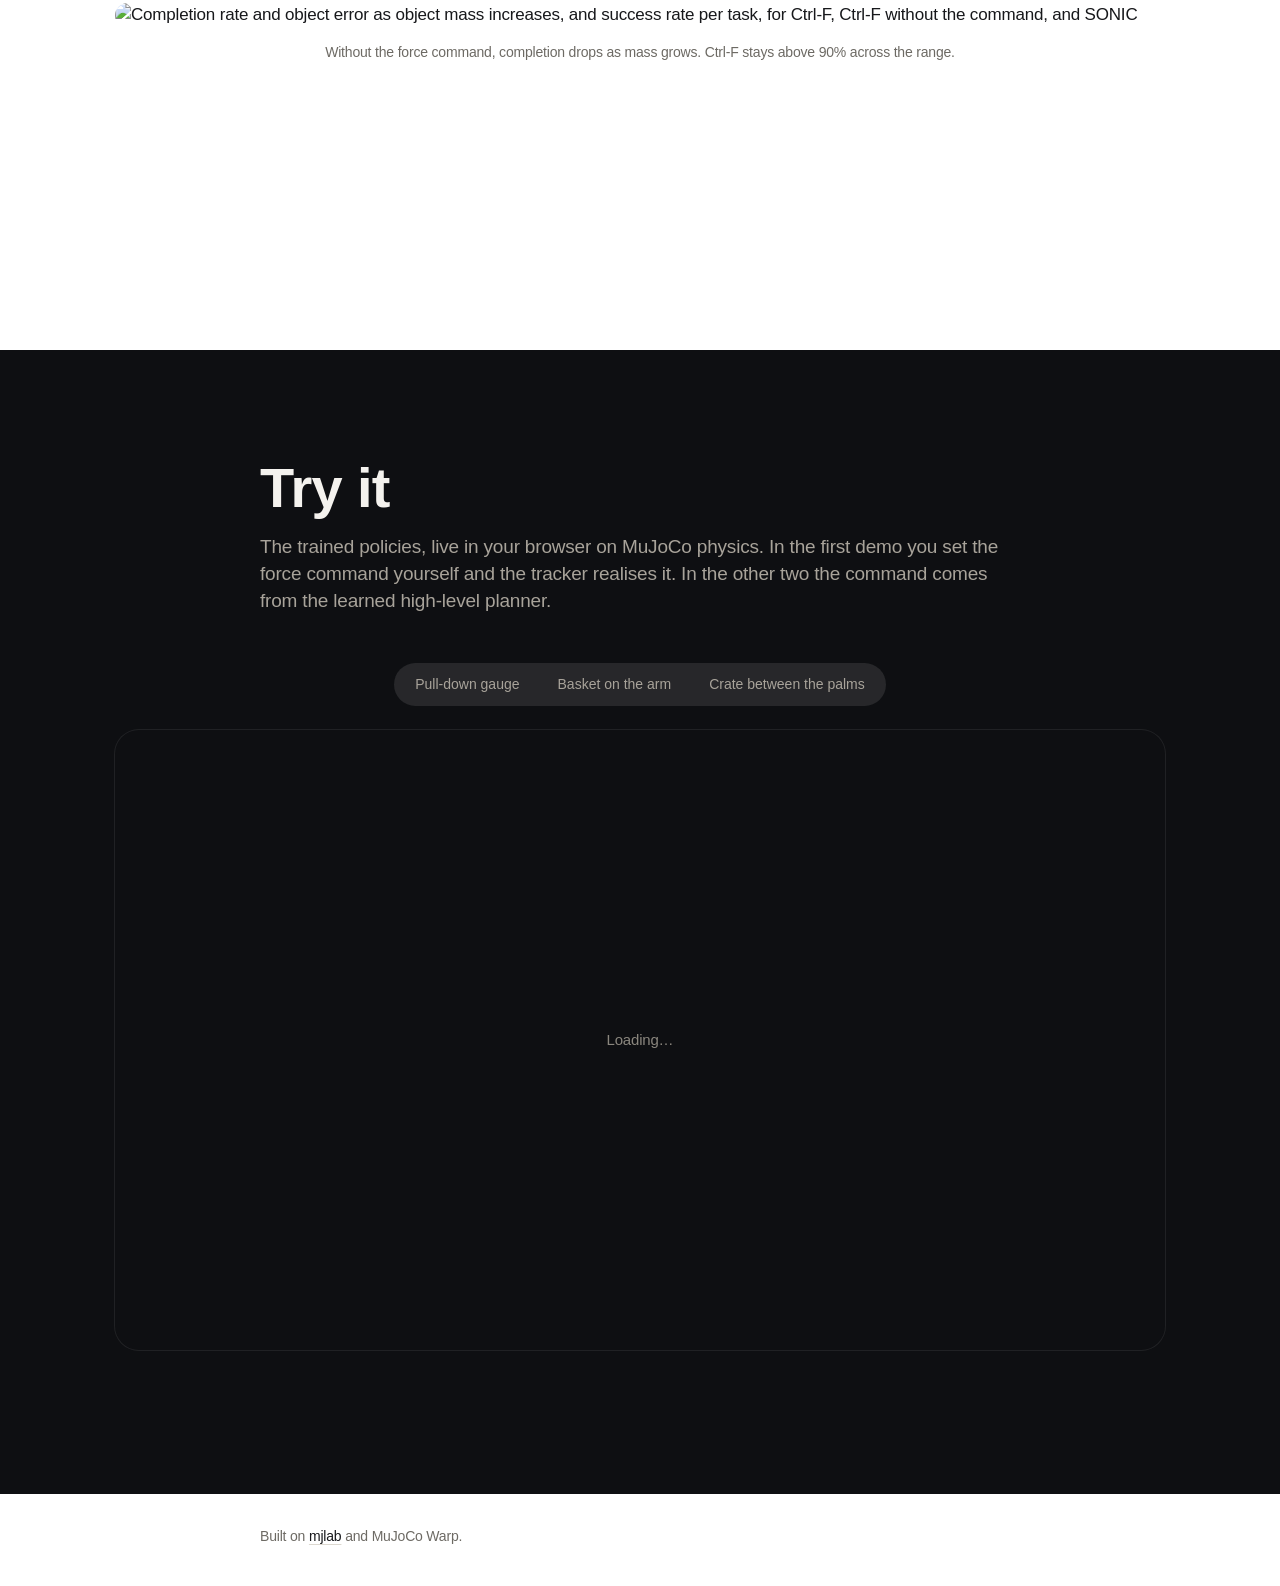
==== commit 5e92eb8e: "Video: white edges in fullscreen and on the page The film is white, so the card's beige fill showed " ====
--- a/night.html
+++ b/night.html
@@ -9,7 +9,7 @@
 <link rel="preconnect" href="https://fonts.gstatic.com" crossorigin>
 <link href="https://fonts.googleapis.com/css2?family=Inter+Tight:wght@600;700&family=Inter:wght@400;500;600&display=swap" rel="stylesheet">
 <meta name="robots" content="noindex">
-<link rel="stylesheet" href="styles.css?v=41">
+<link rel="stylesheet" href="styles.css?v=43">
 <link rel="stylesheet" href="styles-night.css?v=2">
 </head>
 <body>
--- a/styles.css
+++ b/styles.css
@@ -0,0 +1,354 @@
+/* Ctrl-F project page, combined variant: a dark full-bleed video hero, then the light page.
+   Light variant notes: White and pale-grey bands, one typeface,
+   large type contrast, generous space, media in rounded cards, colour only on buttons. */
+
+:root {
+  --page: #ffffff;
+  --band: #f4f2ee;
+  --fill: #ebe8e2;
+  --hair: #dcd8d0;
+  --ink: #17181b;
+  --ink2: #6d6a64;
+  --accent: #17181b;
+  --display: -apple-system, BlinkMacSystemFont, "SF Pro Display", "Inter Tight", "Inter", "Helvetica Neue", Arial, sans-serif;
+  --text: -apple-system, BlinkMacSystemFont, "SF Pro Text", "Inter", "Helvetica Neue", Arial, sans-serif;
+  --mono: ui-monospace, "SF Mono", Menlo, Consolas, monospace;
+  --gut: 20px;
+  --mid: 1050px;
+  --copy: 760px;
+  --sec: 96px;
+  --r-lg: 24px;
+  --r-md: 16px;
+}
+@media (min-width: 735px) { :root { --gut: 40px; --sec: 128px; } }
+@media (min-width: 1069px) { :root { --sec: 144px; } }
+
+* { box-sizing: border-box; }
+[hidden] { display: none !important; }
+html { scroll-behavior: smooth; scroll-padding-top: 76px; -webkit-text-size-adjust: 100%; }
+body {
+  margin: 0; background: var(--page); color: var(--ink);
+  font-family: var(--text); font-size: 17px; line-height: 1.47; letter-spacing: -0.011em;
+  -webkit-font-smoothing: antialiased;
+}
+a { color: var(--ink); text-decoration: underline; text-decoration-color: var(--hair); text-underline-offset: 3px; }
+a:hover { text-decoration-color: var(--ink); }
+img, video { display: block; width: 100%; height: auto; }
+p { margin: 0; text-wrap: pretty; }
+h1, h2, h3 { margin: 0; font-family: var(--display); font-weight: 600; text-wrap: balance; }
+
+/* layout */
+.wrap, .wrap-mid { width: min(var(--mid), calc(100% - 2 * var(--gut))); margin-inline: auto; }
+.wrap-copy { width: min(var(--copy), calc(100% - 2 * var(--gut))); margin-inline: auto; }
+.sec { padding-block: var(--sec); }
+.band { background: var(--band); }
+
+/* type */
+.title { font-size: 32px; line-height: 1.12; letter-spacing: -0.015em; margin: 28px 0 0; }
+.hx { font-size: 32px; line-height: 1.1; letter-spacing: -0.012em; }
+.hl-head { font-size: 22px; line-height: 1.2; letter-spacing: -0.01em; }
+.hl-sub { font-size: 19px; line-height: 1.25; letter-spacing: -0.01em; margin: 0 0 16px; }
+.lede { color: var(--ink2); font-size: 17px; margin-top: 16px; }
+.lede.big { color: var(--ink); }
+.head { margin-bottom: 48px; }
+.head.sub { margin-top: 96px; margin-bottom: 36px; }
+.block { margin-top: 80px; }
+.head + .block, .head + .wrap-mid { margin-top: 0; }
+@media (min-width: 735px) {
+  .title { font-size: 52px; line-height: 1.07; }
+  .hx { font-size: 48px; line-height: 1.08; }
+  .hl-head { font-size: 28px; }
+  .hl-sub { font-size: 21px; }
+  .lede { font-size: 19px; line-height: 1.42; }
+  .lede.big { font-size: 21px; line-height: 1.45; letter-spacing: 0.002em; }
+}
+@media (min-width: 1069px) {
+  .title { font-size: 64px; line-height: 1.05; letter-spacing: -0.02em; }
+  .hx { font-size: 56px; line-height: 1.07; }
+}
+
+/* nav: a plain bar on the top edge. Solid white with a hairline over the page;
+   transparent with light text while it sits over the dark hero (motion.js adds .over). */
+.nav {
+  position: fixed; z-index: 50; top: 0; left: 0; right: 0; height: 56px;
+  display: flex; align-items: center; gap: 28px;
+  padding: 0 max(var(--gut), calc((100% - var(--mid)) / 2));
+  background: rgba(255,255,255,0.68);
+  -webkit-backdrop-filter: saturate(180%) blur(20px); backdrop-filter: saturate(180%) blur(20px);
+  box-shadow: 0 1px 0 var(--hair);
+  transition: background .35s ease, box-shadow .35s ease;
+}
+.nav-brand { display: inline-flex; gap: 4px; margin-right: auto; text-decoration: none !important; }
+.nav-links { display: flex; gap: 22px; overflow-x: auto; scrollbar-width: none; }
+.nav-links::-webkit-scrollbar { display: none; }
+.nav-links a {
+  position: relative; padding: 6px 0; white-space: nowrap;
+  color: var(--ink2); font-size: 13px; text-decoration: none; transition: color .35s ease;
+}
+.nav-links a:hover { color: var(--ink); }
+.nav-links a.is-current { color: var(--ink); }
+.nav-links a.is-current::after {
+  content: ""; position: absolute; left: 0; right: 0; bottom: 0; height: 1.5px; border-radius: 1px; background: currentColor;
+}
+.nav.over { background: transparent; box-shadow: none; -webkit-backdrop-filter: none; backdrop-filter: none; }
+.nav.over .nav-links a { color: rgba(244,242,238,0.72); }
+.nav.over .nav-links a:hover, .nav.over .nav-links a.is-current { color: #f4f2ee; }
+.nav.over .key { box-shadow: 0 0 0 1px rgba(255,255,255,0.18); background: rgba(244,242,238,0.94); }
+@media (max-width: 734px) { .nav-links { display: none; } }
+
+/* pills */
+.pill {
+  display: inline-flex; align-items: center; justify-content: center; height: 32px; padding: 0 15px;
+  border-radius: 999px; font-size: 13px; white-space: nowrap; border: 1px solid transparent;
+  text-decoration: none !important;
+}
+.pill.solid { background: var(--ink); color: #fff; }
+.pill.solid:hover { background: #3a3a3d; }
+.pill.out { border-color: var(--ink); color: var(--ink); }
+.pill.out:hover { background: var(--ink); color: #fff; }
+.pill.quiet { color: var(--ink2); background: var(--fill); }
+.pill.lg { height: 44px; padding: 0 22px; font-size: 17px; }
+
+/* hero */
+.hero { padding-top: 120px; text-align: center; }
+.links { display: flex; flex-wrap: wrap; justify-content: center; gap: 12px; margin-top: 32px; }
+.hero-stage { margin-top: 56px; }
+.hero-video { aspect-ratio: 16 / 9; object-fit: cover; border-radius: var(--r-lg); background: var(--fill); }
+@media (min-width: 735px) { .hero { padding-top: 140px; } .hero-stage { margin-top: 64px; } }
+
+/* keycap wordmark: white caps on a light-grey body, like a laptop keyboard */
+.wordmark {
+  display: flex; align-items: center; justify-content: center; gap: 0.16em; margin: 0;
+  font-family: var(--display); font-size: clamp(56px, 10vw, 112px); line-height: 1;
+}
+.key {
+  display: inline-block; font-weight: 600; line-height: 1; letter-spacing: -0.02em;
+  color: var(--ink); background: #fff; border-radius: 0.16em; padding: 0.18em 0.32em 0.22em;
+  box-shadow: 0 0 0 1px rgba(0,0,0,0.08), 0 0.05em 0 0 #dcd8d0, 0 0.1em 0.3em rgba(0,0,0,0.08);
+}
+.key-sm { font-size: 12px; padding: 0.32em 0.52em 0.36em; border-radius: 4px; }
+.plus { font-weight: 300; font-size: 0.5em; color: var(--ink2); margin: 0 0.04em; }
+
+.hero .key { position: relative; padding: 0 0 0.12em; background: none; box-shadow: none; }
+.hero .key::before { /* the key's body: starts one travel below the top, so nothing shows above a pressed cap */
+  content: ""; position: absolute; left: 0; right: 0; top: 0.12em; bottom: 0;
+  background: #dcd8d0; border-radius: 0.16em;
+  box-shadow: 0 0 0 1px rgba(0,0,0,0.06), 0 0.12em 0.4em rgba(0,0,0,0.10);
+}
+.hero .cap {
+  display: block; position: relative; color: var(--ink); background: #fff;
+  border-radius: 0.16em; padding: 0.18em 0.32em 0.22em;
+  box-shadow: inset 0 0 0 1px rgba(0,0,0,0.06), inset 0 -0.03em 0 rgba(0,0,0,0.05);
+  animation: 5s linear infinite;
+}
+.hero .key:first-child .cap { animation-name: press-ctrl; }
+.hero .key:last-child .cap { animation-name: press-f; }
+@keyframes press-ctrl {
+  0%, 8%      { transform: none; animation-timing-function: ease-in; }
+  9.5%, 36%   { transform: translateY(0.06em); background: #f4f2ee; animation-timing-function: ease-out; }
+  38%         { transform: translateY(-0.008em); }
+  39.5%, 100% { transform: none; }
+}
+@keyframes press-f {
+  0%, 20%     { transform: none; animation-timing-function: ease-in; }
+  21.5%, 36%  { transform: translateY(0.06em); background: #f4f2ee; animation-timing-function: ease-out; }
+  38%         { transform: translateY(-0.008em); }
+  39.5%, 100% { transform: none; }
+}
+@media (prefers-reduced-motion: reduce) { .hero .cap { animation: none; } }
+
+/* media */
+.card { border-radius: var(--r-lg); background: var(--fill); overflow: hidden; }
+.card.white { background: #fff; }
+#video video.card { aspect-ratio: 16 / 9; object-fit: cover; background: #fff; }   /* the film is white: no fill may show at its edges */
+#video video.card:fullscreen { object-fit: contain; background: #fff; border-radius: 0; }   /* whole frame on a 16:10 screen, white letterbox */
+#video video.card:-webkit-full-screen { object-fit: contain; background: #fff; border-radius: 0; }
+.card.pad { padding: 24px; }
+.band .card.white { box-shadow: none; }
+img.card { background: #fff; }
+.figcap { margin-top: 14px; color: var(--ink2); font-size: 14px; line-height: 1.45; }
+.figcap.center { text-align: center; max-width: 640px; margin-inline: auto; }
+
+/* comparison grids */
+.grid { display: grid; gap: 10px 12px; align-items: start; }
+.grid-2 { grid-template-columns: repeat(2, minmax(0, 1fr)); }
+.grid-3 { grid-template-columns: repeat(3, minmax(0, 1fr)); }
+.grid.labeled.grid-2 { grid-template-columns: auto repeat(2, minmax(0, 1fr)); }
+.grid.labeled.grid-3 { grid-template-columns: auto repeat(3, minmax(0, 1fr)); }
+.gap-wide { gap: 40px 32px; }
+.grid video { aspect-ratio: 16 / 9; object-fit: cover; border-radius: var(--r-md); background: var(--fill); }
+.grid.portrait video { aspect-ratio: 8 / 9; object-position: 50% 40%; }
+.hdr, .row { font-size: 13px; color: var(--ink2); line-height: 1.3; font-weight: 500; }
+.hdr { padding: 0 2px 2px; }
+.row { align-self: center; padding-right: 10px; }
+.grid .grid { margin-top: 0; }
+
+/* task tiles */
+.tiles { display: grid; grid-template-columns: repeat(3, minmax(0, 1fr)); gap: 10px; max-width: 640px; margin-inline: auto; }
+.tile { position: relative; }
+.tile video { aspect-ratio: 4 / 5; object-fit: cover; border-radius: var(--r-md); background: var(--fill); }
+.tile .tag { position: absolute; top: 10px; left: 12px; font-size: 13px; font-weight: 600; color: var(--ink); }
+
+/* live demos: segmented control above a rounded stage */
+.demo-tabs {
+  display: flex; width: fit-content; max-width: 100%; margin: 0 auto 24px; padding: 3px; gap: 2px;
+  border-radius: 999px; background: var(--fill); overflow-x: auto; scrollbar-width: none;
+}
+.demo-tabs button {
+  padding: 8px 18px; border: 0; border-radius: 999px; background: none; white-space: nowrap;
+  color: var(--ink2); font: inherit; font-size: 14px; cursor: pointer;
+}
+.demo-tabs button:hover { color: var(--ink); }
+.demo-tabs button.is-active { background: #fff; color: var(--ink); box-shadow: 0 1px 4px rgba(0,0,0,0.10); }
+.demo-frame { position: relative; height: 620px; border-radius: var(--r-lg); overflow: hidden; background: #0e0f12; }
+.demo-frame iframe { width: 100%; height: 100%; border: 0; display: block; }
+.demo-placeholder { position: absolute; inset: 0; display: grid; place-items: center; color: #8a867e; font-size: 15px; }
+
+/* citation */
+pre {
+  margin: 24px 0 0; padding: 20px 22px; overflow-x: auto;
+  background: var(--band); border-radius: var(--r-md);
+  color: var(--ink); font-family: var(--mono); font-size: 13px; line-height: 1.6;
+}
+.foot { margin-top: 20px; color: var(--ink2); font-size: 14px; }
+
+/* load switch for the labelled grids: phones only (main.js builds it from the column headers) */
+.load-switch { display: none; }
+
+@media (max-width: 734px) {
+  .grid.labeled.grid-2, .grid.labeled.grid-3 { grid-template-columns: minmax(0, 1fr); }
+  .grid.labeled > div:first-child, .grid.labeled > .hdr, .grid.labeled > video.off { display: none; }
+  .grid.labeled .row { padding: 8px 0 0; }
+  .load-switch {
+    display: flex; width: fit-content; margin: 0 0 14px; padding: 3px; gap: 2px;
+    border-radius: 999px; background: var(--fill);
+  }
+  .load-switch button {
+    padding: 6px 14px; border: 0; border-radius: 999px; background: none;
+    color: var(--ink2); font: inherit; font-size: 13px; cursor: pointer;
+  }
+  .load-switch button.is-active { background: var(--seg-on, #fff); color: var(--ink); box-shadow: 0 1px 4px rgba(0,0,0,0.10); }
+  .gap-wide { grid-template-columns: minmax(0, 1fr); }
+  .grid { gap: 6px 8px; }
+  .hdr { font-size: 12px; }
+  .tiles { gap: 6px; }
+  .tile .tag { font-size: 11px; top: 6px; left: 8px; }
+  .demo-frame { height: 920px; }
+  .card.pad { padding: 12px; }
+}
+
+/* ---- combined variant: dark full-bleed hero ---- */
+.hero {
+  position: relative; overflow: hidden; padding: 0; text-align: left;
+  min-height: min(100vh, 880px); min-height: min(100svh, 880px);
+  display: grid; align-items: end; background: #0e0f12; color: #f4f2ee;
+}
+.hero-video {
+  position: absolute; inset: 0; width: 100%; height: 100%; aspect-ratio: auto;
+  object-fit: cover; object-position: 60% 50%; border-radius: 0; background: #0e0f12;
+}
+.hero-shade { position: absolute; inset: 0; background: linear-gradient(180deg, rgba(0,0,0,0) 40%, rgba(0,0,0,0.30) 62%, rgba(0,0,0,0.72) 100%); }
+.hero-inner { position: relative; padding: 0 0 56px; }
+.hero .wordmark { justify-content: flex-start; font-size: clamp(44px, 7vw, 88px); }
+.hero .title { color: #f4f2ee; max-width: 15em; margin-top: 22px; }
+.hero .links { justify-content: flex-start; margin-top: 28px; }
+.hero .authors { color: #f4f2ee; max-width: 46em; margin: 20px 0 0; font-size: 16px; font-weight: 500; line-height: 1.5; text-wrap: balance; }
+.hero .affil { color: rgba(244,242,238,.68); margin: 4px 0 0; font-size: 14px; line-height: 1.5; }
+.hero .authors span, .hero .affil span { white-space: nowrap; }
+@media (min-width: 735px) { .hero .authors { font-size: 18px; } .hero .affil { font-size: 15px; } }
+.hero .pill.solid { background: #f4f2ee; color: var(--ink); }
+.hero .pill.solid:hover { background: #fff; }
+.hero .pill.out { border-color: rgba(244,242,238,0.8); color: #f4f2ee; }
+.hero .pill.out:hover { background: #f4f2ee; color: var(--ink); }
+.hero span.pill.out, .hero span.pill.out:hover { background: none; color: #f4f2ee; cursor: default; }   /* Code: no link yet */
+.hero .pill.quiet { background: rgba(244,242,238,0.14); color: rgba(244,242,238,0.72); }
+/* keycaps on the dark stage: pale caps on a grey body */
+.hero .key::before { background: #8a867e; box-shadow: 0 0.14em 0.5em rgba(0,0,0,0.5); }
+.hero .cap { background: #f4f2ee; box-shadow: none; }
+@keyframes press-ctrl {
+  0%, 8%      { transform: none; animation-timing-function: ease-in; }
+  9.5%, 36%   { transform: translateY(0.06em); background: #e4e0d8; animation-timing-function: ease-out; }
+  38%         { transform: translateY(-0.008em); }
+  39.5%, 100% { transform: none; }
+}
+@keyframes press-f {
+  0%, 20%     { transform: none; animation-timing-function: ease-in; }
+  21.5%, 36%  { transform: translateY(0.06em); background: #e4e0d8; animation-timing-function: ease-out; }
+  38%         { transform: translateY(-0.008em); }
+  39.5%, 100% { transform: none; }
+}
+@media (max-width: 734px) { .hero { min-height: max(560px, 100svh); } .hero-inner { padding: 76px 0 36px; } }
+
+/* ---- motion pass ---- */
+:root { --ease: cubic-bezier(.28,.11,.32,1); --spring: cubic-bezier(.34,1.32,.64,1); }
+
+/* no grey bands: sections are white and separated by space alone */
+.band { background: var(--page); }
+.sec + .sec { padding-top: calc(var(--sec) * 0.75); }
+
+/* Try it is the one dark stage: the demos are dark themselves */
+.sec.dark { background: #0e0f12; color: #f4f2ee; margin-top: var(--sec); }
+.sec.dark .lede { color: #a8a39a; }
+.sec.dark .demo-tabs { background: rgba(255,255,255,0.10); }
+.sec.dark .demo-tabs button { color: #a8a39a; }
+.sec.dark .demo-tabs button:hover { color: #f4f2ee; }
+.sec.dark .demo-tabs button.is-active { background: #f4f2ee; color: var(--ink); box-shadow: none; }
+.sec.dark .demo-frame { background: #0e0f12; box-shadow: 0 0 0 1px rgba(255,255,255,0.08); }
+.sec.dark + .sec { padding-top: var(--sec); }
+#cite.sec { padding-block: 32px 40px; }   /* only the credits line until there is a citation */
+#cite .foot { margin-top: 0; }
+
+/* reveal */
+.js .rv { opacity: 0; transform: translateY(32px); transition: opacity .9s var(--ease), transform 1.1s var(--spring); }
+.js .rv.in { opacity: 1; transform: none; }
+
+/* hero settles into a card: --p runs 0 -> 1 over the first part of the scroll */
+.hero { --p: 0; background: var(--page); }
+.hero-media {
+  position: absolute; inset: 0; overflow: hidden; background: #0e0f12;
+  transform: scale(calc(1 - 0.06 * var(--p)));
+  transform-origin: 50% 0%;
+  border-radius: calc(28px * var(--p));
+  /* a short lag with a little overshoot, so the card follows the scroll elastically */
+  transition: transform .45s var(--spring), border-radius .45s var(--ease);
+  will-change: transform;
+}
+.hero-inner {
+  opacity: calc(1 - 1.5 * var(--p));
+  transform: translateY(calc(-36px * var(--p)));
+  transition: opacity .35s var(--ease), transform .45s var(--spring);
+  will-change: opacity, transform;
+}
+
+/* method: the figure pinned on the left, the two stages scroll past on the right */
+.method-pin { margin-top: 0; }
+.fig-stages { position: relative; }
+.fig-stages .veil {
+  position: absolute; left: 0; right: 0; background: #fff; opacity: 0; pointer-events: none;
+  transition: opacity .5s var(--ease);
+}
+.fig-stages .v1 { top: 0; height: 50.3%; }
+.fig-stages .v2 { top: 50.3%; bottom: 0; }
+.fig-stages[data-stage="2"] .v1 { opacity: 0.8; }
+.fig-stages[data-stage="1"] .v2 { opacity: 0.8; }
+.step .lede { margin-bottom: 28px; }
+.step .stage-media { gap: 20px 12px; }
+@media (min-width: 1069px) {
+  .method-pin { display: grid; grid-template-columns: minmax(0, 1fr) minmax(0, 1fr); gap: 56px; align-items: start; }
+  .method-pin .pin { position: sticky; top: calc(50vh - 240px); }
+  .steps { display: grid; gap: 22vh; padding: 12vh 0 18vh; }
+  .step { opacity: 0.35; transition: opacity .5s var(--ease); }
+  .js .step.rv.in:not(.is-on) { opacity: 0.35; }
+  .step.is-on, .js .step.rv.in.is-on { opacity: 1; }
+  .step .stage-media { grid-template-columns: minmax(0, 1fr); }
+}
+@media (max-width: 1068px) {
+  .steps { display: grid; gap: 72px; margin-top: 56px; }
+  .fig-stages .veil { display: none; }
+}
+
+@media (prefers-reduced-motion: reduce) {
+  .js .rv { opacity: 1; transform: none; transition: none; }
+  .hero-media, .hero-inner { transform: none; opacity: 1; }
+  .step, .fig-stages .veil { transition: none; }
+}
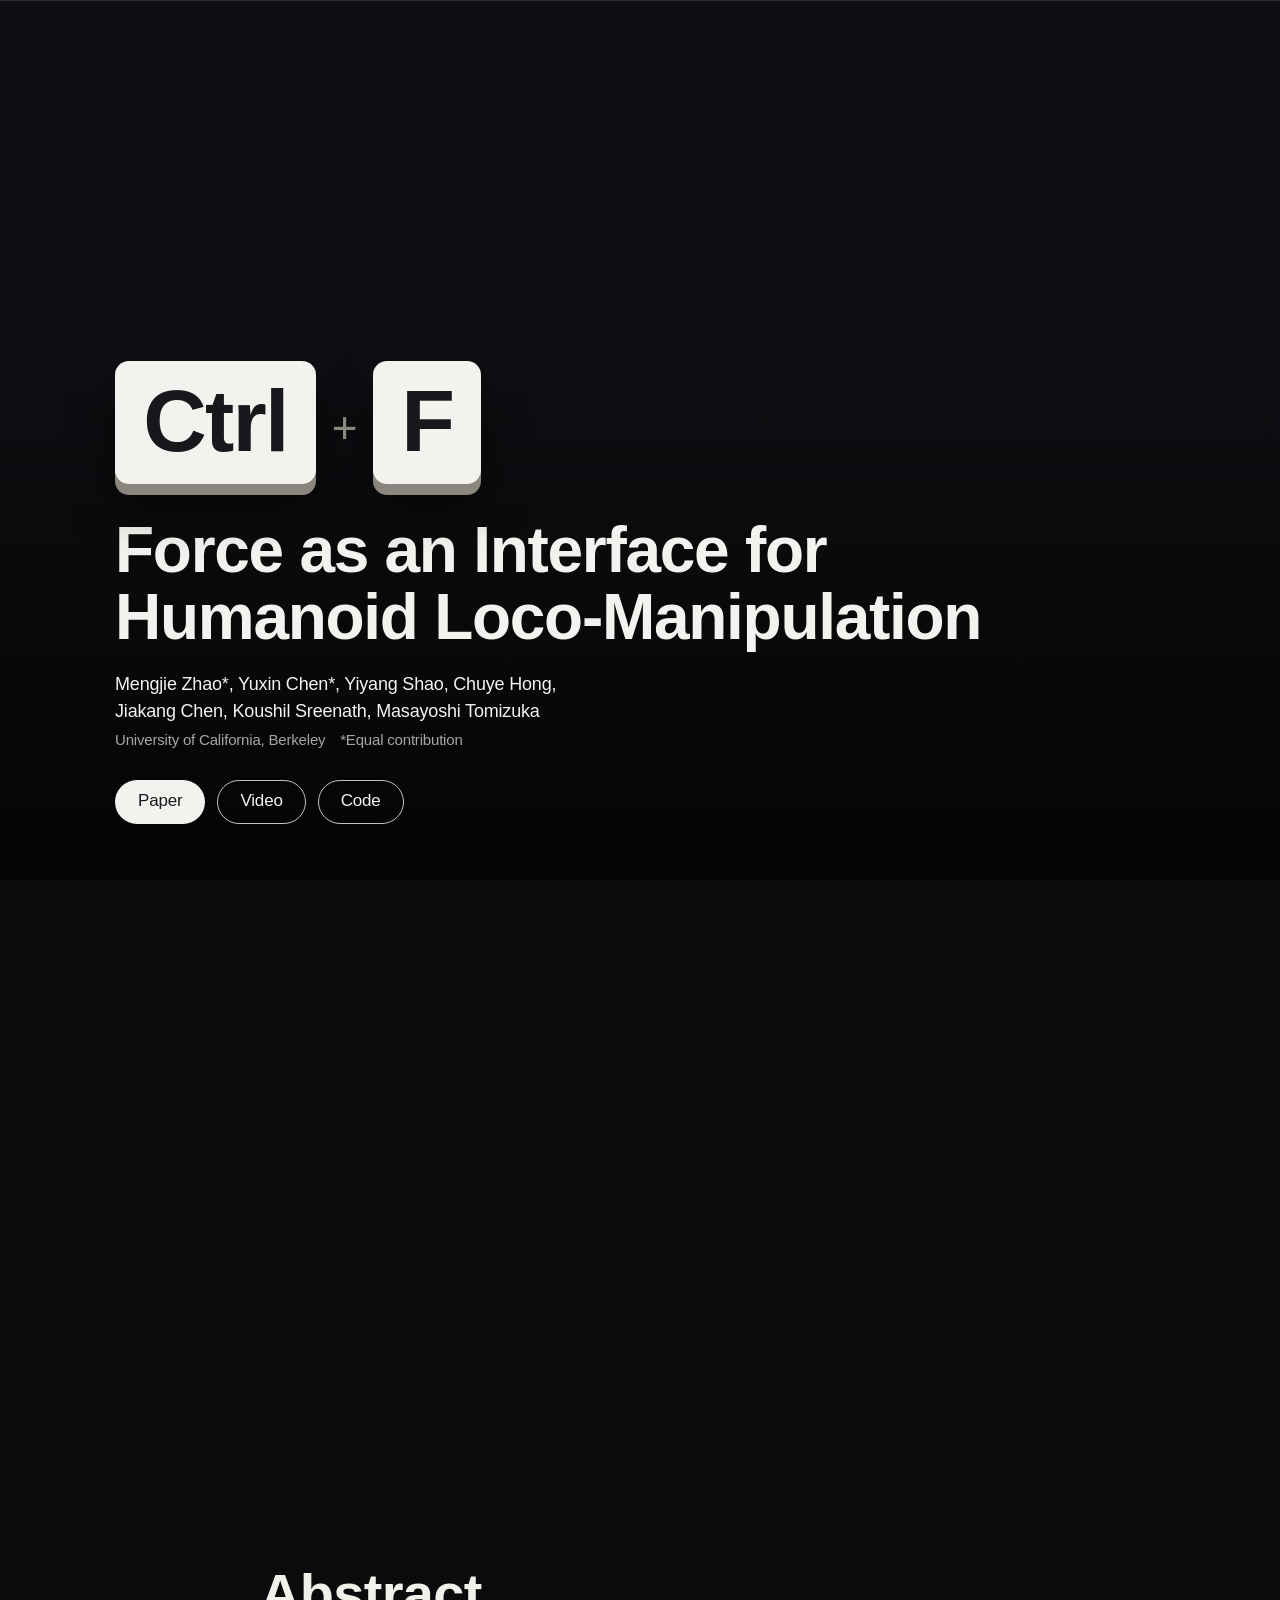
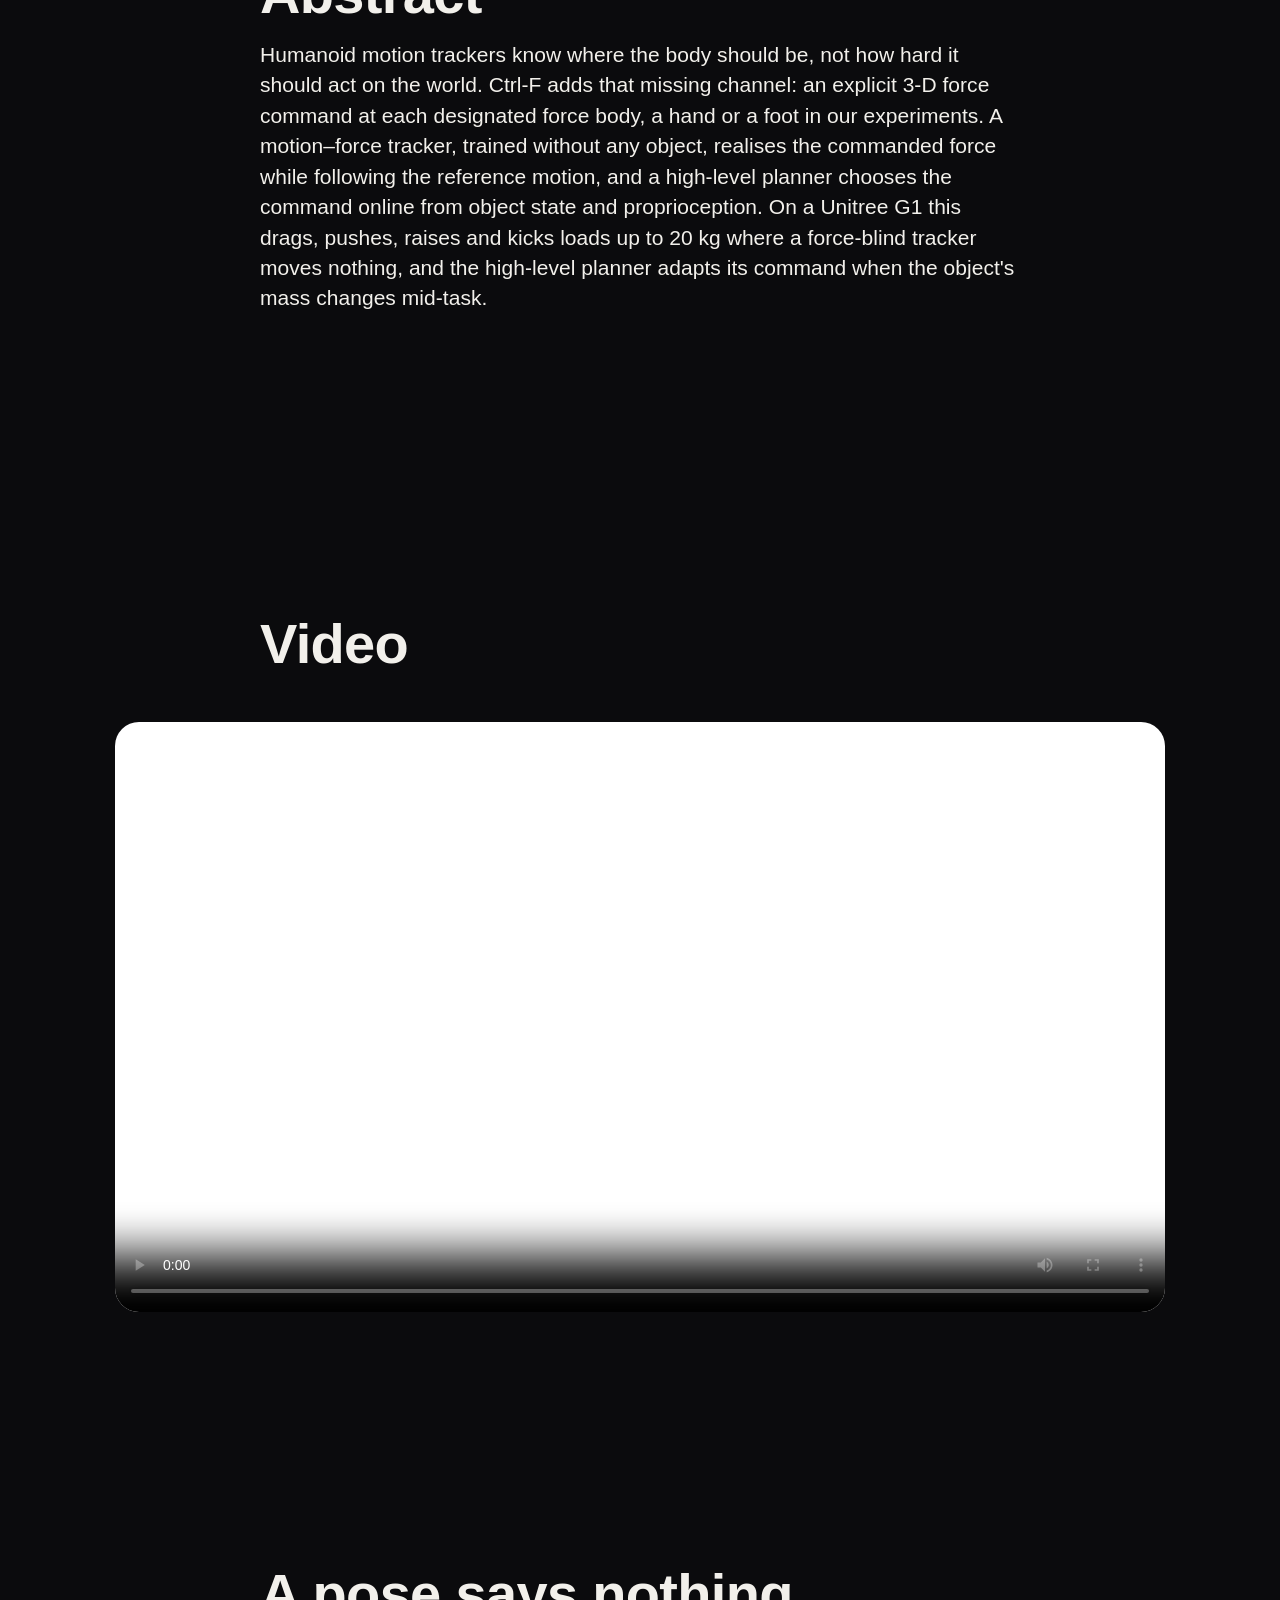
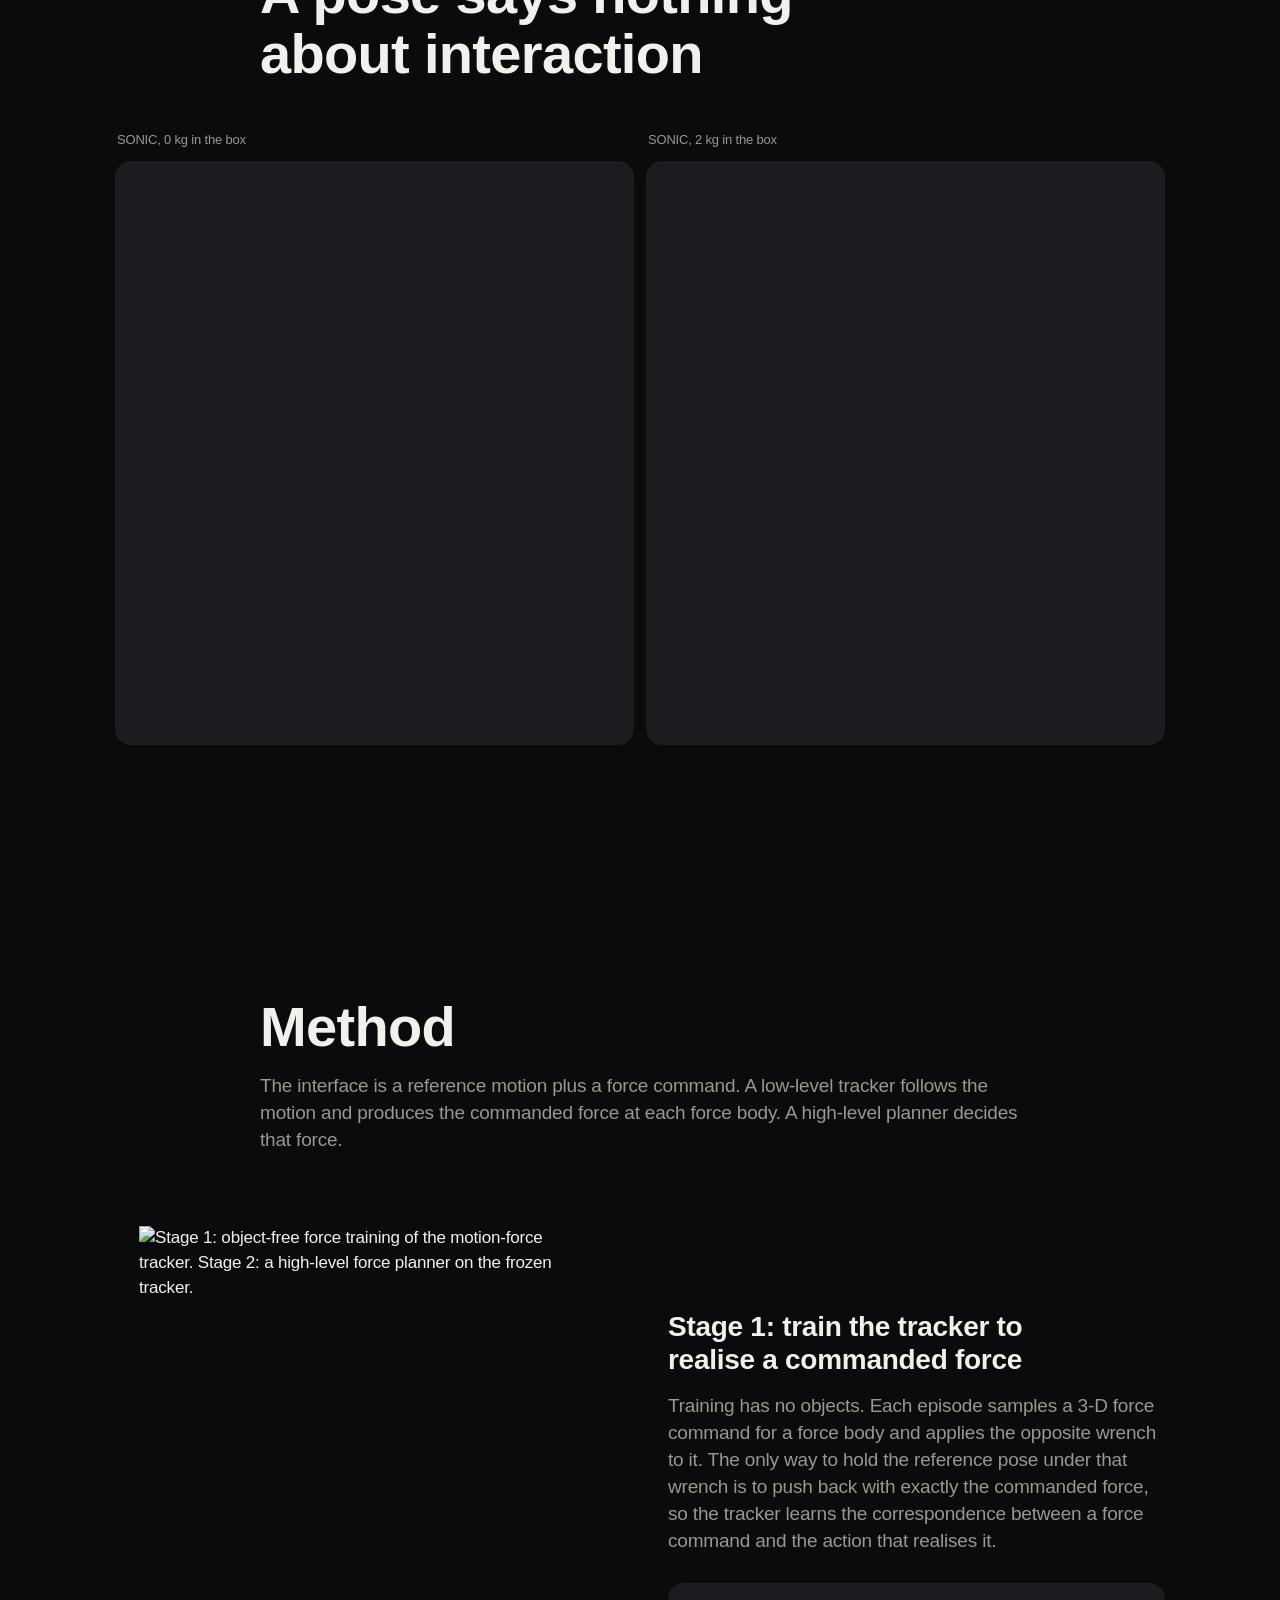
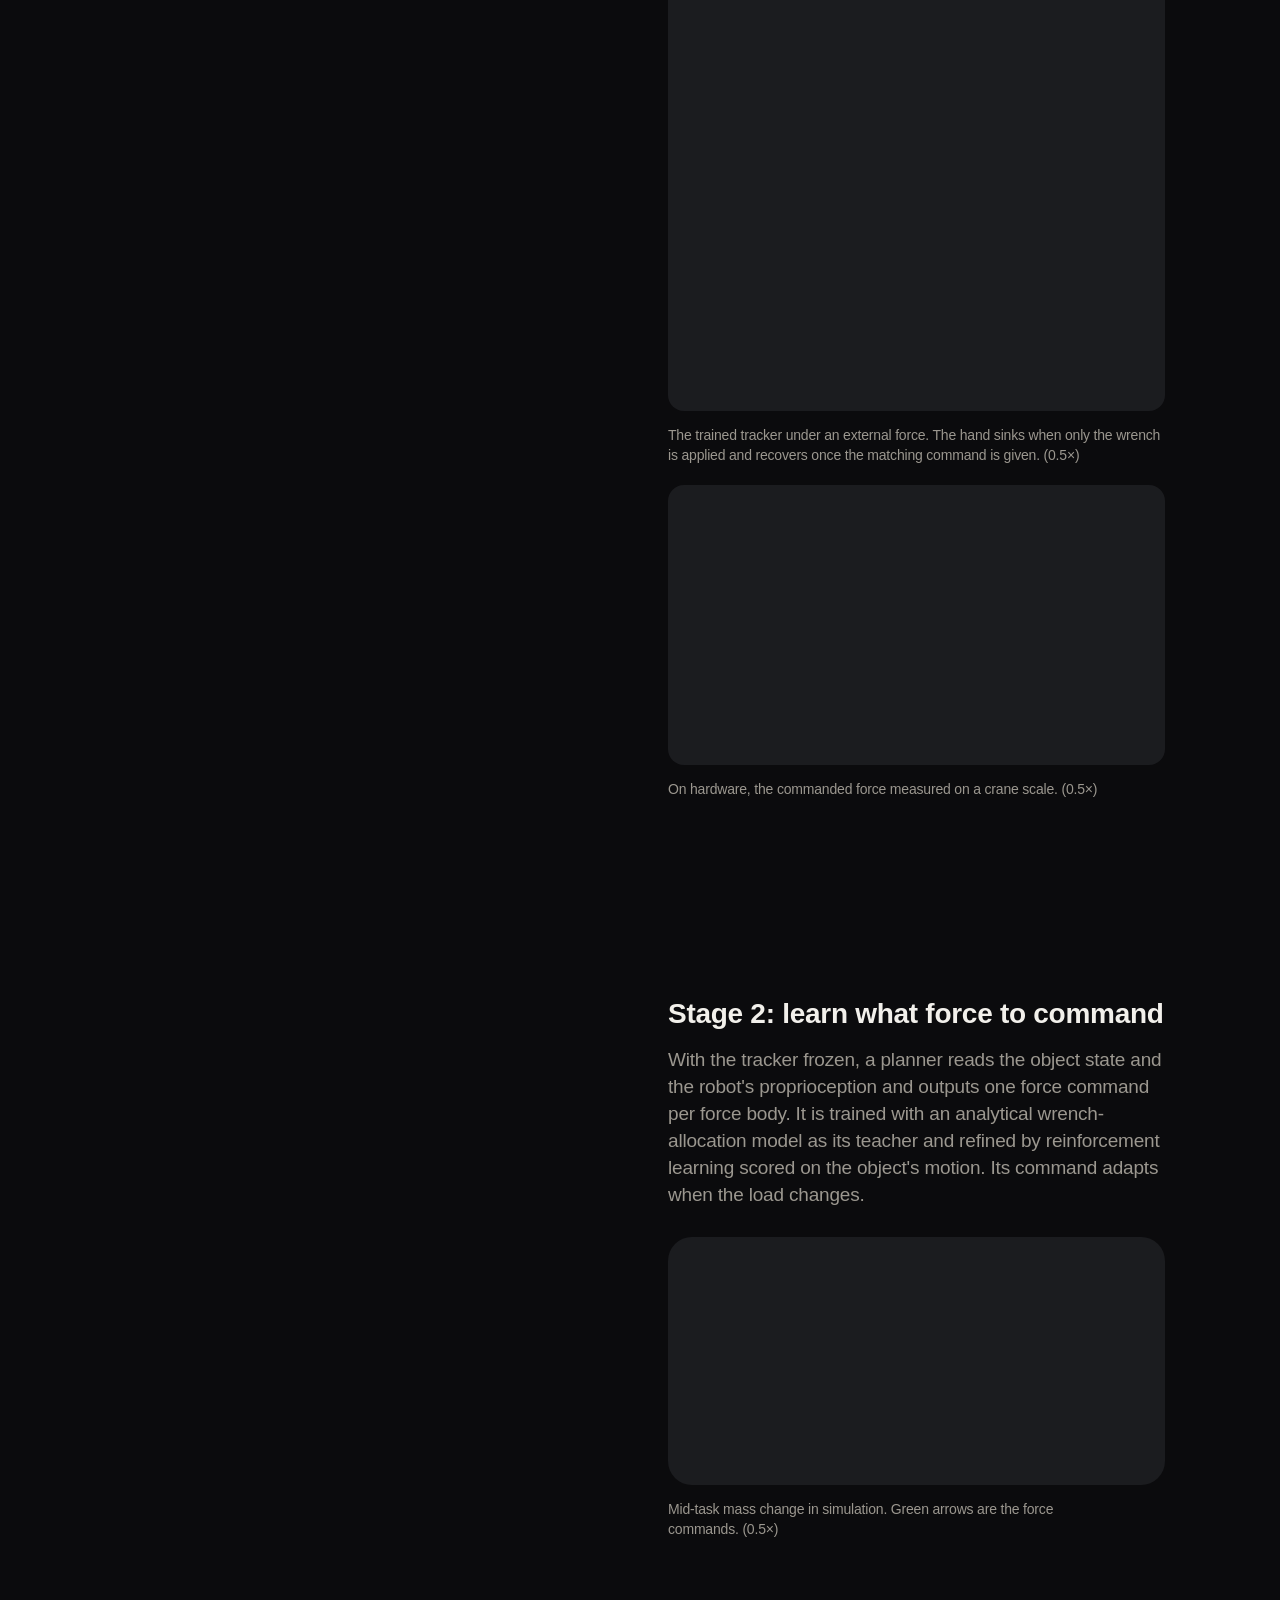
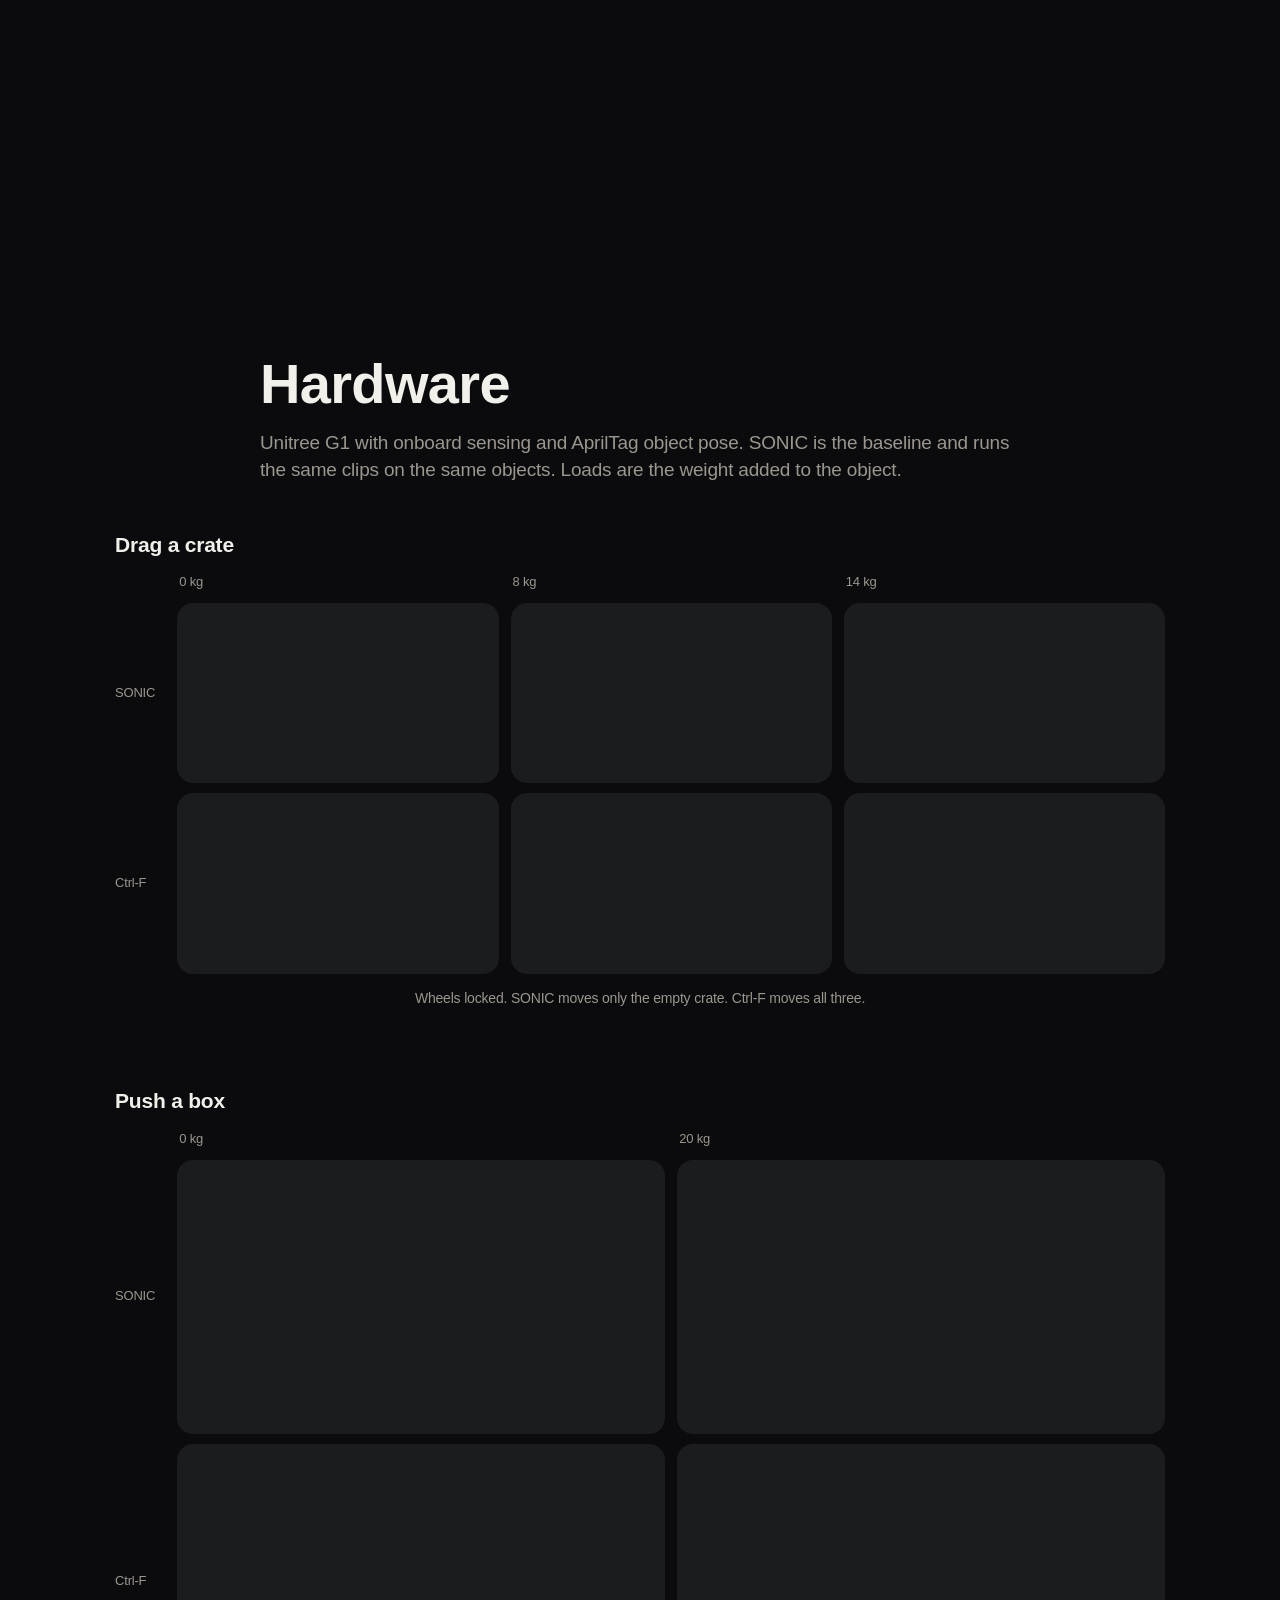
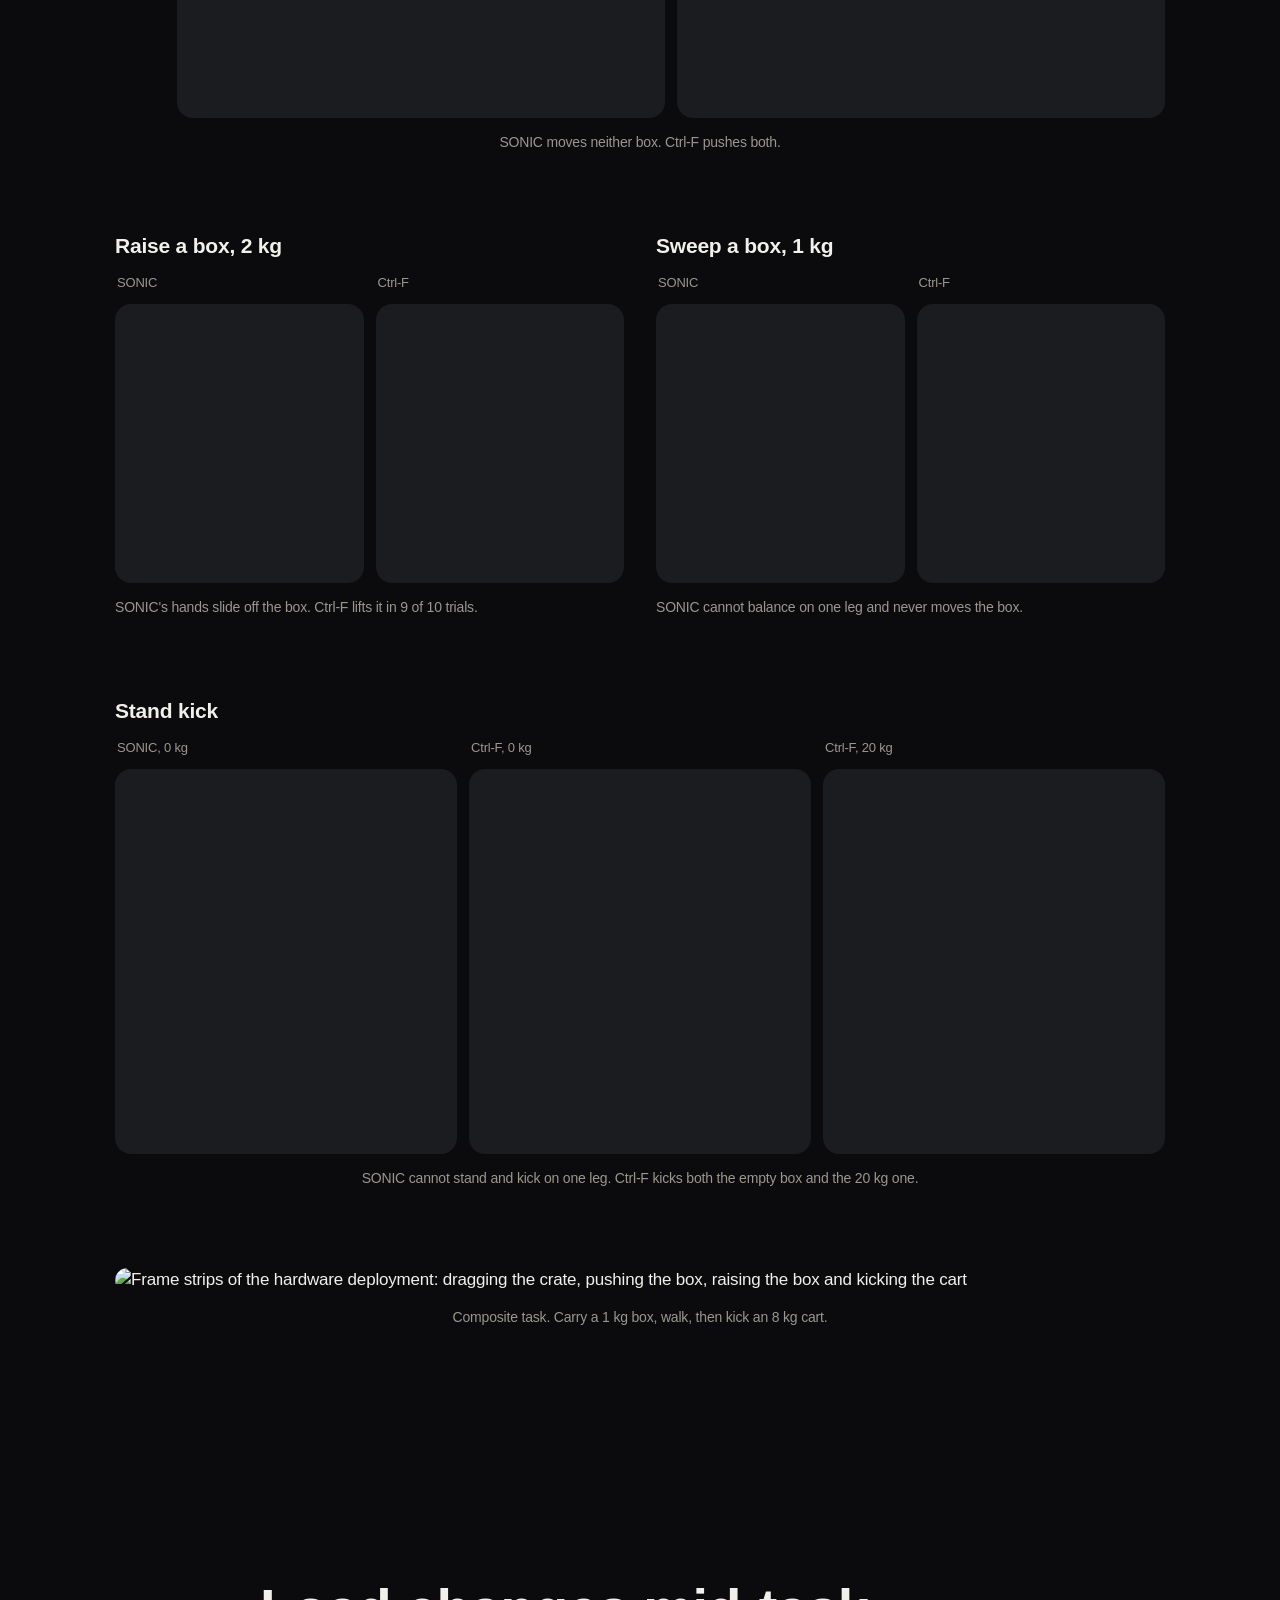
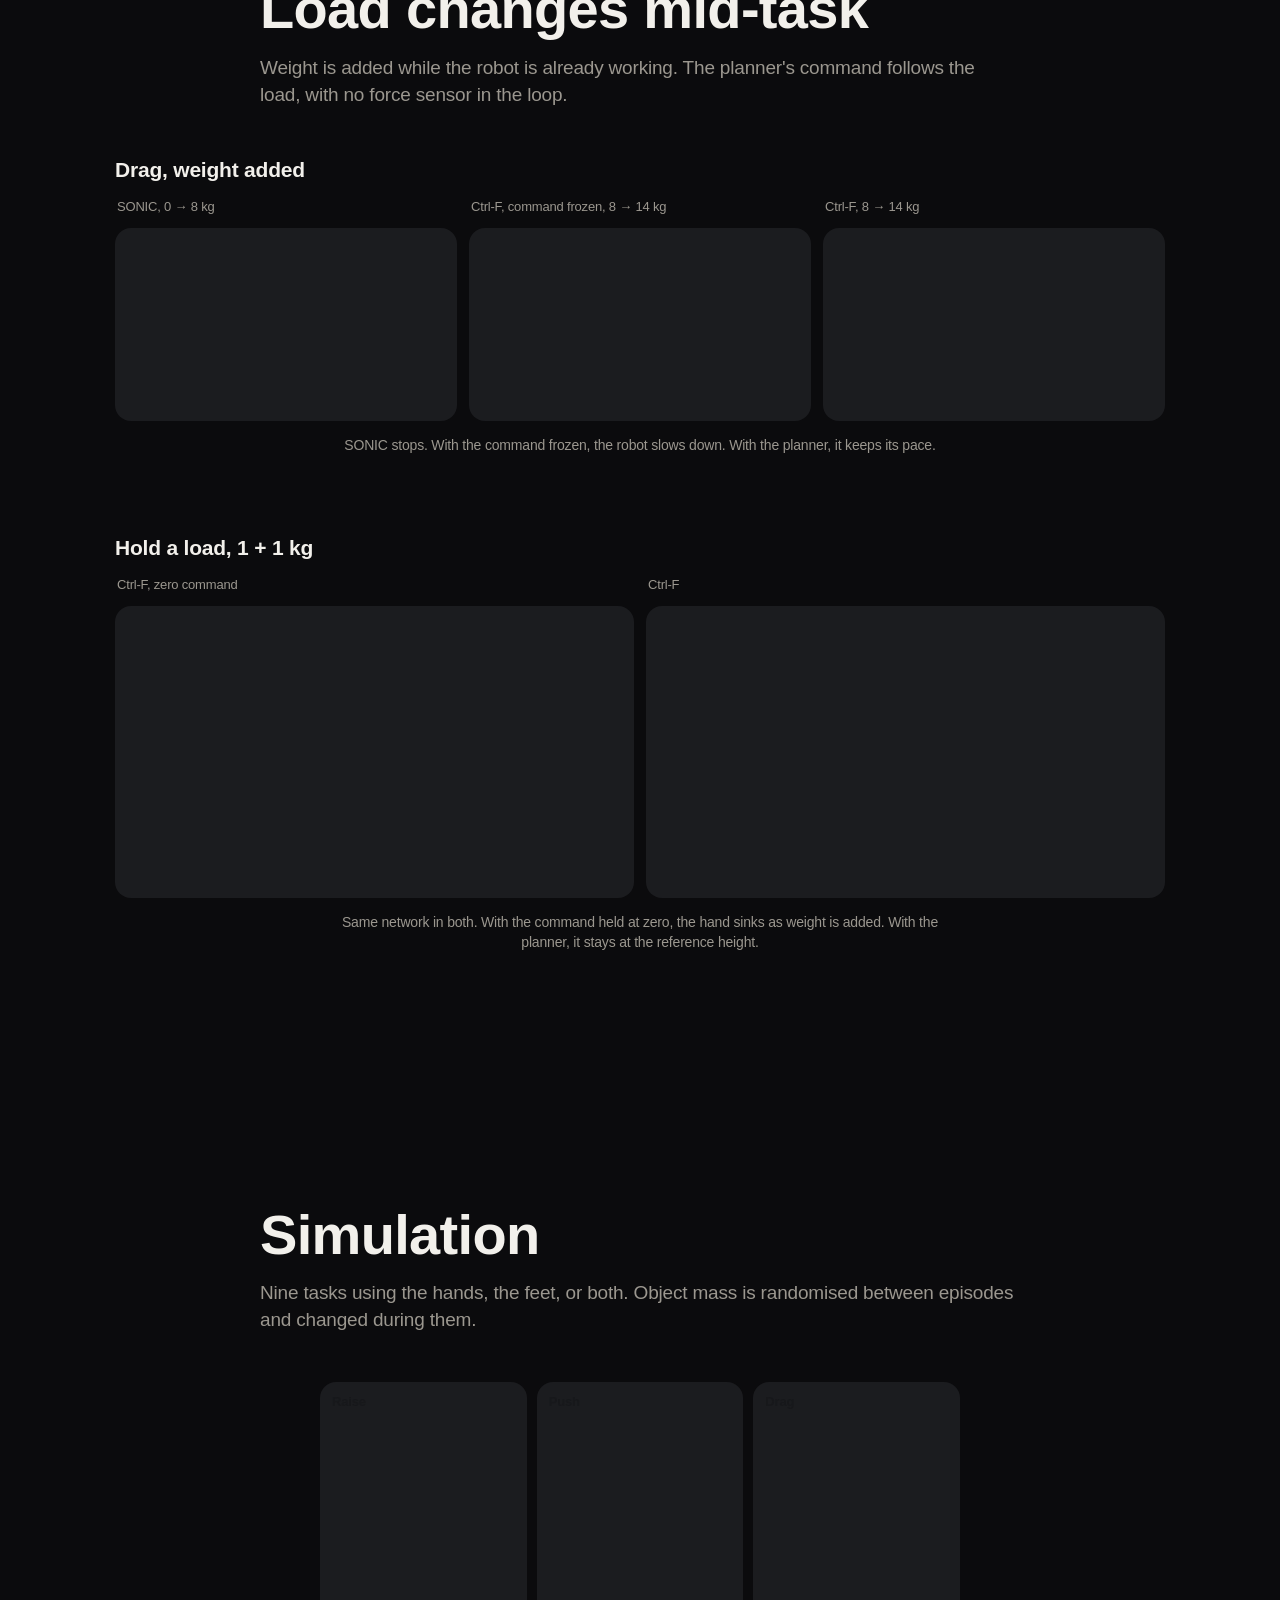
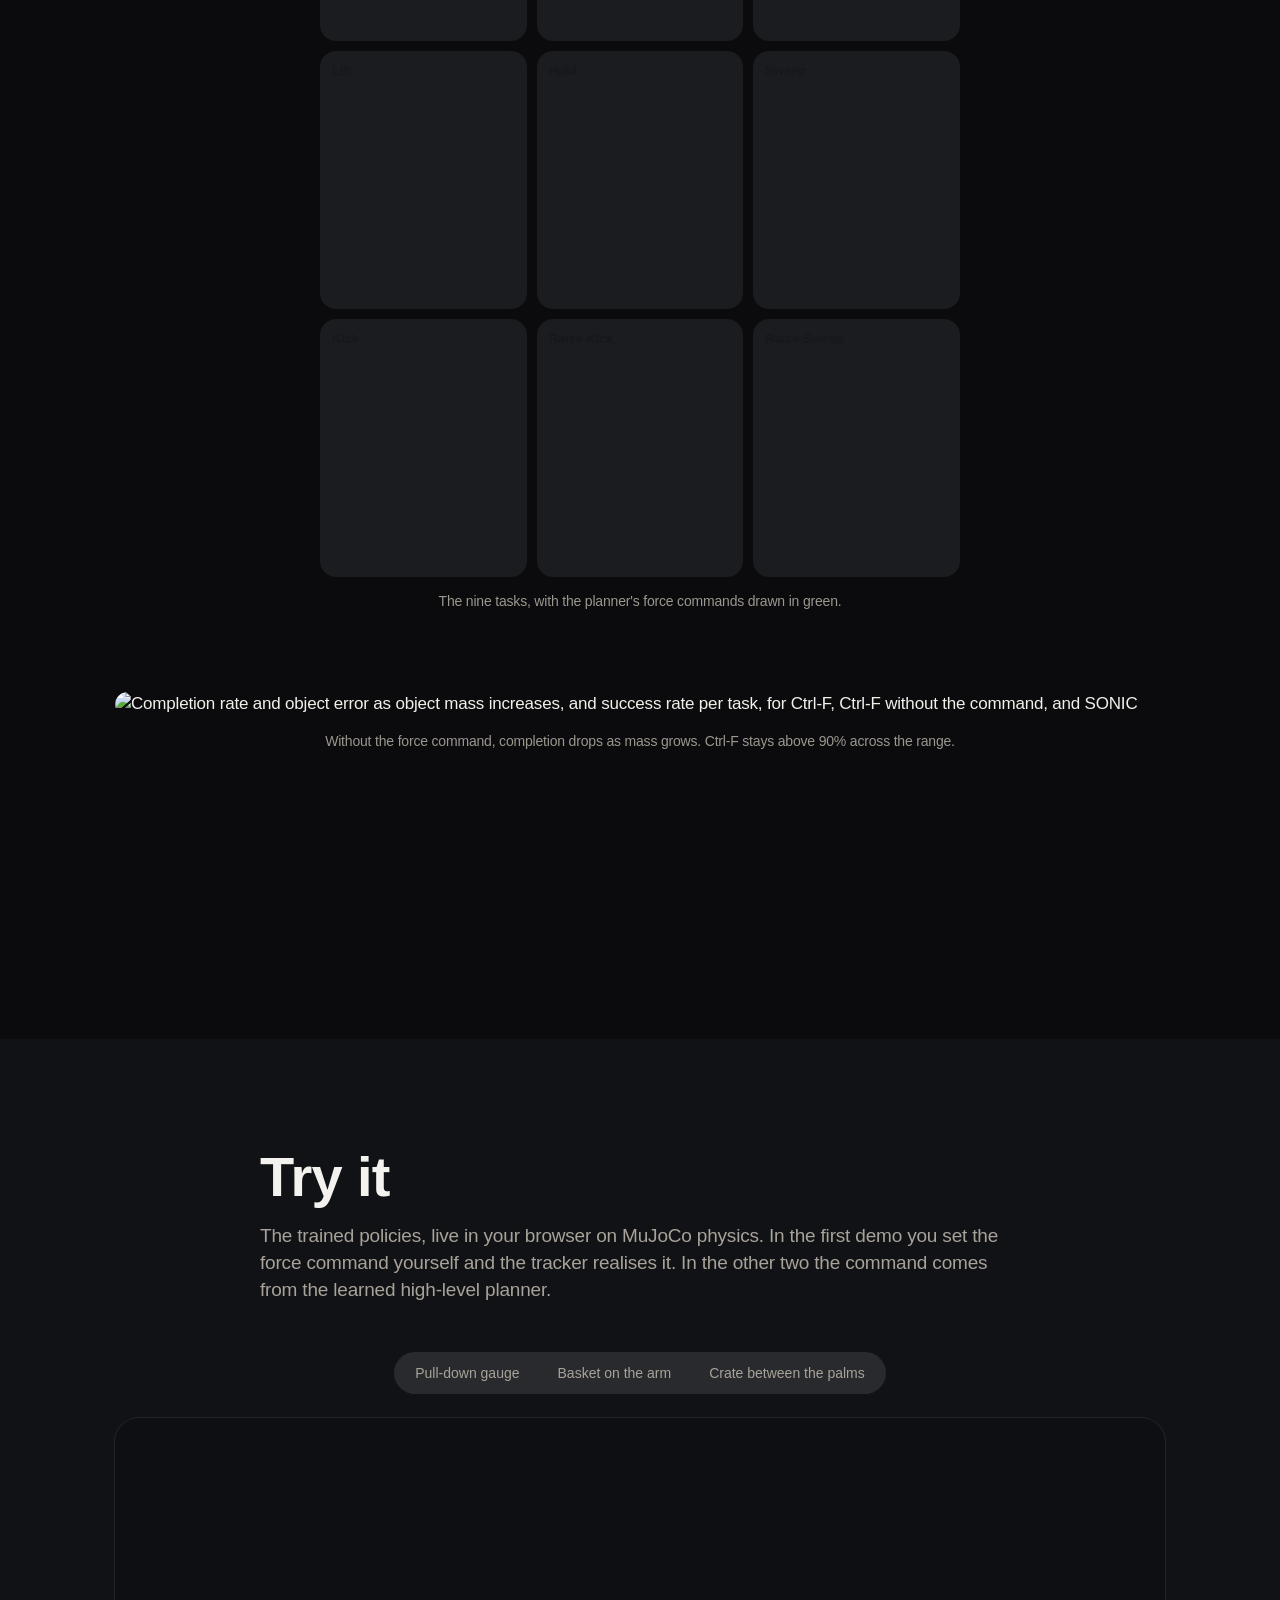
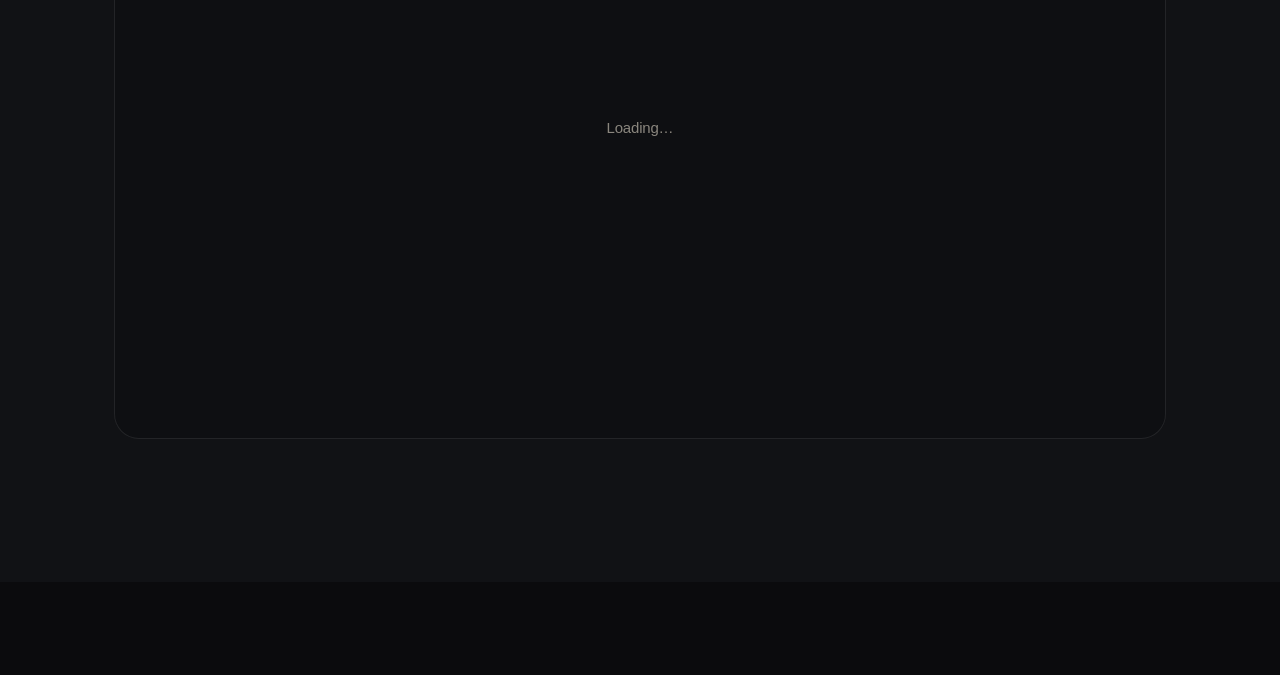
==== commit 553100be: "Find bar nav: scrolling presses Ctrl, then F, to open it The nav is now a find bar for "force" that " ====
--- a/night.html
+++ b/night.html
@@ -9,13 +9,21 @@
 <link rel="preconnect" href="https://fonts.gstatic.com" crossorigin>
 <link href="https://fonts.googleapis.com/css2?family=Inter+Tight:wght@600;700&family=Inter:wght@400;500;600&display=swap" rel="stylesheet">
 <meta name="robots" content="noindex">
-<link rel="stylesheet" href="styles.css?v=43">
-<link rel="stylesheet" href="styles-night.css?v=2">
+<link rel="stylesheet" href="styles.css?v=44">
+<link rel="stylesheet" href="styles-night.css?v=3">
 </head>
 <body>
 
 <nav class="nav" aria-label="Sections">
   <a class="nav-brand" href="#top" aria-label="Ctrl-F"><span class="key key-sm">Ctrl</span><span class="key key-sm">F</span></a>
+  <div class="find" role="search" aria-label="Sections as find matches">
+    <svg class="find-ico" viewBox="0 0 16 16" aria-hidden="true"><circle cx="6.8" cy="6.8" r="4.6"/><path d="M10.2 10.2 14 14"/></svg>
+    <span class="find-q" aria-hidden="true">force</span>
+    <span class="find-n" aria-live="polite"><b>1</b> of 7</span>
+    <span class="find-sep" aria-hidden="true"></span>
+    <button class="find-btn" type="button" data-step="-1" aria-label="Previous section"><svg viewBox="0 0 16 16" aria-hidden="true"><path d="M4 10l4-4 4 4"/></svg></button>
+    <button class="find-btn" type="button" data-step="1" aria-label="Next section"><svg viewBox="0 0 16 16" aria-hidden="true"><path d="M4 6l4 4 4-4"/></svg></button>
+  </div>
   <div class="nav-links">
     <a href="#abstract">Abstract</a>
     <a href="#video">Video</a>
@@ -29,6 +37,7 @@
 
 <main id="top">
 
+<div class="hero-pin">
 <header class="hero">
   <div class="hero-media">
   <video class="hero-video" autoplay muted loop playsinline poster="assets/posters/teaser.jpg" data-hero>
@@ -48,6 +57,8 @@
     </p>
   </div>
 </header>
+<div class="hero-hold" aria-hidden="true"></div>
+</div>
 
 <section id="abstract" class="sec">
   <div class="wrap-copy head">
@@ -271,6 +282,7 @@
 </main>
 
 <script src="main.js?v=11"></script>
-<script src="motion.js?v=3"></script>
+<script src="motion.js?v=4"></script>
+<script src="find.js?v=1"></script>
 </body>
 </html>
--- a/styles.css
+++ b/styles.css
@@ -139,23 +139,7 @@
   display: block; position: relative; color: var(--ink); background: #fff;
   border-radius: 0.16em; padding: 0.18em 0.32em 0.22em;
   box-shadow: inset 0 0 0 1px rgba(0,0,0,0.06), inset 0 -0.03em 0 rgba(0,0,0,0.05);
-  animation: 5s linear infinite;
-}
-.hero .key:first-child .cap { animation-name: press-ctrl; }
-.hero .key:last-child .cap { animation-name: press-f; }
-@keyframes press-ctrl {
-  0%, 8%      { transform: none; animation-timing-function: ease-in; }
-  9.5%, 36%   { transform: translateY(0.06em); background: #f4f2ee; animation-timing-function: ease-out; }
-  38%         { transform: translateY(-0.008em); }
-  39.5%, 100% { transform: none; }
-}
-@keyframes press-f {
-  0%, 20%     { transform: none; animation-timing-function: ease-in; }
-  21.5%, 36%  { transform: translateY(0.06em); background: #f4f2ee; animation-timing-function: ease-out; }
-  38%         { transform: translateY(-0.008em); }
-  39.5%, 100% { transform: none; }
-}
-@media (prefers-reduced-motion: reduce) { .hero .cap { animation: none; } }
+}
 
 /* media */
 .card { border-radius: var(--r-lg); background: var(--fill); overflow: hidden; }
@@ -265,18 +249,6 @@
 /* keycaps on the dark stage: pale caps on a grey body */
 .hero .key::before { background: #8a867e; box-shadow: 0 0.14em 0.5em rgba(0,0,0,0.5); }
 .hero .cap { background: #f4f2ee; box-shadow: none; }
-@keyframes press-ctrl {
-  0%, 8%      { transform: none; animation-timing-function: ease-in; }
-  9.5%, 36%   { transform: translateY(0.06em); background: #e4e0d8; animation-timing-function: ease-out; }
-  38%         { transform: translateY(-0.008em); }
-  39.5%, 100% { transform: none; }
-}
-@keyframes press-f {
-  0%, 20%     { transform: none; animation-timing-function: ease-in; }
-  21.5%, 36%  { transform: translateY(0.06em); background: #e4e0d8; animation-timing-function: ease-out; }
-  38%         { transform: translateY(-0.008em); }
-  39.5%, 100% { transform: none; }
-}
 @media (max-width: 734px) { .hero { min-height: max(560px, 100svh); } .hero-inner { padding: 76px 0 36px; } }
 
 /* ---- motion pass ---- */
@@ -352,3 +324,54 @@
   .hero-media, .hero-inner { transform: none; opacity: 1; }
   .step, .fig-stages .veil { transition: none; }
 }
+
+/* ---- find bar: the nav is the browser's find bar searching for "force". It is closed over the hero,
+   and the hero is held for a stretch of scroll in which Ctrl, then F, press down like real keys
+   (a little give, then a click); that opens the bar (find.js), which counts the sections as matches. ---- */
+/* the hold: the hero stays put while the keys press, then scrolls on and settles into its card */
+.hero-pin > .hero { position: sticky; top: 0; }
+.hero-hold { height: 60vh; }
+@media (prefers-reduced-motion: reduce) { .hero-hold { height: 0; } }
+
+/* the keys move only with the scroll. --d is the travel, 0 up to 1 fully down */
+.hero .cap { transform: translateY(calc(var(--d, 0) * 0.1em)); transition: transform .08s linear, background .08s; }
+.hero .cap.down { background: #dcd8d0; transition: transform .07s cubic-bezier(.5,0,.9,.4), background .07s; }
+.hero .cap.up { transition: transform .32s cubic-bezier(.34,1.7,.64,1), background .25s; }
+
+/* the bar: the live page's frosted glass, also over the hero, dropped in from the top edge */
+.nav, .nav.over {
+  background: rgba(255,255,255,0.68); box-shadow: 0 1px 0 var(--hair);
+  -webkit-backdrop-filter: saturate(180%) blur(20px); backdrop-filter: saturate(180%) blur(20px);
+  transform: translateY(-100%); transition: transform .32s var(--ease);
+}
+.nav.open { transform: none; }
+.nav.over .nav-links a { color: var(--ink2); }
+.nav.over .nav-links a:hover, .nav.over .nav-links a.is-current { color: var(--ink); }
+.nav.over .key { background: #fff; box-shadow: 0 0 0 1px rgba(0,0,0,0.08), 0 0.05em 0 0 #dcd8d0, 0 0.1em 0.3em rgba(0,0,0,0.08); }
+.nav-brand { margin-right: 4px; }
+
+.find {
+  display: flex; align-items: center; gap: 8px; height: 34px; margin-right: auto; padding: 0 4px 0 10px;
+  width: 260px; border: 1px solid var(--hair); border-radius: 8px; background: rgba(255,255,255,0.75); font-size: 13px;
+}
+.find-ico { width: 14px; height: 14px; flex: none; fill: none; stroke: var(--ink2); stroke-width: 1.6; stroke-linecap: round; }
+.find-q { flex: 1; color: var(--ink); white-space: nowrap; overflow: hidden; }
+.find-q.typing::after { content: ""; display: inline-block; width: 1px; height: 1.05em; margin-left: 1px; vertical-align: -0.15em; background: var(--ink); animation: caret 1s steps(1) infinite; }
+@keyframes caret { 50% { opacity: 0; } }
+.find-n { color: var(--ink2); white-space: nowrap; font-variant-numeric: tabular-nums; }
+.find-n b { font-weight: 500; color: var(--ink); }
+.find-sep { width: 1px; height: 18px; background: var(--hair); }
+.find-btn {
+  display: grid; place-items: center; width: 26px; height: 26px; padding: 0; border: 0; border-radius: 6px;
+  background: none; color: var(--ink2); cursor: pointer;
+}
+.find-btn:hover { background: var(--fill); color: var(--ink); }
+.find-btn:disabled { opacity: .35; cursor: default; background: none; }
+.find-btn svg { width: 14px; height: 14px; fill: none; stroke: currentColor; stroke-width: 1.7; stroke-linecap: round; stroke-linejoin: round; }
+
+/* the section in view is the current match, marked like a pressed key in the keycap greys */
+.nav-links a.is-current::after { display: none; }
+.nav-links a.is-current { background: var(--fill); border-radius: 5px; box-shadow: 0 0 0 5px var(--fill); color: var(--ink); }
+
+@media (max-width: 734px) { .find { width: auto; flex: 1; } .nav-brand { margin-right: 0; } }
+@media (prefers-reduced-motion: reduce) { .nav { transition: none; } }
--- a/styles-night.css
+++ b/styles-night.css
@@ -0,0 +1,37 @@
+/* Ctrl-F project page, dark theme: loaded after styles.css by night.html (built from index.html by
+   _work/dark/build_night.py). Same layout and motion; tokens flipped, figures swapped for dark copies. */
+
+:root {
+  color-scheme: dark;
+  --page: #0b0b0d;
+  --band: #0b0b0d;
+  --fill: #1b1c1f;
+  --hair: #2e2f33;
+  --ink: #f2f0eb;
+  --ink2: #9b978f;
+  --accent: #f2f0eb;
+  --seg-on: #3a3b40;
+}
+
+.nav, .nav.over { background: rgba(11,11,13,0.72); box-shadow: 0 1px 0 var(--hair); }
+.find { background: rgba(27,28,31,0.75); }
+.nav.over .key { background: #f2f0eb; box-shadow: 0 0 0 1px rgba(255,255,255,0.10), 0 0.05em 0 0 #8a867e; }
+.nav .key { color: #17181b; background: #f2f0eb; box-shadow: 0 0 0 1px rgba(255,255,255,0.10), 0 0.05em 0 0 #8a867e; }
+
+.pill.solid { color: #17181b; }
+.pill.solid:hover { background: #fff; }
+.pill.out:hover { color: #17181b; }
+.hero .cap, .hero .pill.solid, .hero .pill.out:hover { color: #17181b; }
+
+/* figures sit straight on the page, as the white ones do on the light page */
+.card.white, img.card { background: transparent; }
+.fig-stages .veil { background: var(--page); }
+
+/* sim tiles: the render background is light grey, so the label stays dark */
+.tile .tag { color: #17181b; }
+
+/* the mechanism clip has white bars at the sides: show only the render */
+video[poster$="sup_mech.jpg"] { aspect-ratio: 836 / 720; }
+
+.sec.dark { background: #111215; }
+.sec.dark .demo-tabs button.is-active { background: #f2f0eb; color: #17181b; }
